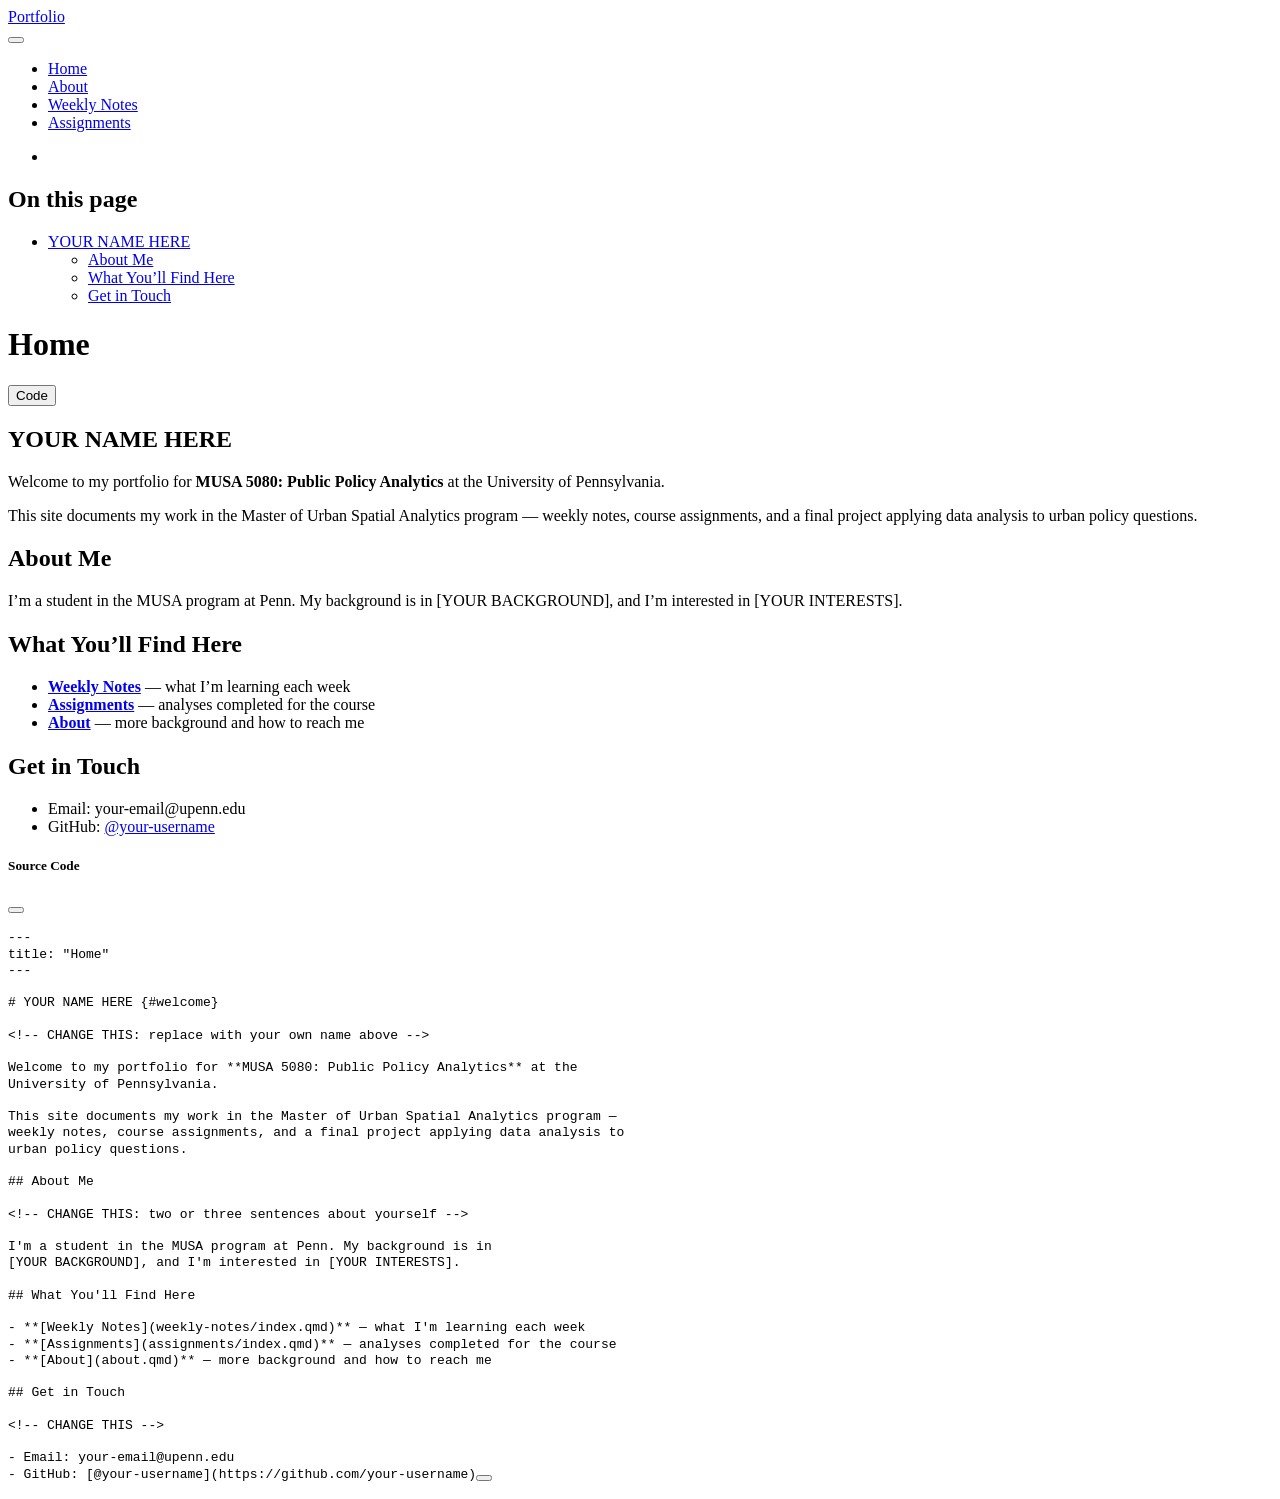
==== docs/index.html @ 0724a93e "Initial commit" ====
<!DOCTYPE html>
<html xmlns="http://www.w3.org/1999/xhtml" lang="en" xml:lang="en"><head>

<meta charset="utf-8">
<meta name="generator" content="quarto-1.6.42">

<meta name="viewport" content="width=device-width, initial-scale=1.0, user-scalable=yes">


<title>Home – YOUR NAME HERE - MUSA 5080 Portfolio</title>
<style>
code{white-space: pre-wrap;}
span.smallcaps{font-variant: small-caps;}
div.columns{display: flex; gap: min(4vw, 1.5em);}
div.column{flex: auto; overflow-x: auto;}
div.hanging-indent{margin-left: 1.5em; text-indent: -1.5em;}
ul.task-list{list-style: none;}
ul.task-list li input[type="checkbox"] {
  width: 0.8em;
  margin: 0 0.8em 0.2em -1em; /* quarto-specific, see https://github.com/quarto-dev/quarto-cli/issues/4556 */ 
  vertical-align: middle;
}
/* CSS for syntax highlighting */
pre > code.sourceCode { white-space: pre; position: relative; }
pre > code.sourceCode > span { line-height: 1.25; }
pre > code.sourceCode > span:empty { height: 1.2em; }
.sourceCode { overflow: visible; }
code.sourceCode > span { color: inherit; text-decoration: inherit; }
div.sourceCode { margin: 1em 0; }
pre.sourceCode { margin: 0; }
@media screen {
div.sourceCode { overflow: auto; }
}
@media print {
pre > code.sourceCode { white-space: pre-wrap; }
pre > code.sourceCode > span { display: inline-block; text-indent: -5em; padding-left: 5em; }
}
pre.numberSource code
  { counter-reset: source-line 0; }
pre.numberSource code > span
  { position: relative; left: -4em; counter-increment: source-line; }
pre.numberSource code > span > a:first-child::before
  { content: counter(source-line);
    position: relative; left: -1em; text-align: right; vertical-align: baseline;
    border: none; display: inline-block;
    -webkit-touch-callout: none; -webkit-user-select: none;
    -khtml-user-select: none; -moz-user-select: none;
    -ms-user-select: none; user-select: none;
    padding: 0 4px; width: 4em;
  }
pre.numberSource { margin-left: 3em;  padding-left: 4px; }
div.sourceCode
  {   }
@media screen {
pre > code.sourceCode > span > a:first-child::before { text-decoration: underline; }
}
</style>


<script src="site_libs/quarto-nav/quarto-nav.js"></script>
<script src="site_libs/quarto-nav/headroom.min.js"></script>
<script src="site_libs/clipboard/clipboard.min.js"></script>
<script src="site_libs/quarto-search/autocomplete.umd.js"></script>
<script src="site_libs/quarto-search/fuse.min.js"></script>
<script src="site_libs/quarto-search/quarto-search.js"></script>
<meta name="quarto:offset" content="./">
<script src="site_libs/quarto-html/quarto.js"></script>
<script src="site_libs/quarto-html/popper.min.js"></script>
<script src="site_libs/quarto-html/tippy.umd.min.js"></script>
<script src="site_libs/quarto-html/anchor.min.js"></script>
<link href="site_libs/quarto-html/tippy.css" rel="stylesheet">
<link href="site_libs/quarto-html/quarto-syntax-highlighting-2f5df379a58b258e96c21c0638c20c03.css" rel="stylesheet" id="quarto-text-highlighting-styles">
<script src="site_libs/bootstrap/bootstrap.min.js"></script>
<link href="site_libs/bootstrap/bootstrap-icons.css" rel="stylesheet">
<link href="site_libs/bootstrap/bootstrap-6bd9cfa162949bde0a231f530c97869d.min.css" rel="stylesheet" append-hash="true" id="quarto-bootstrap" data-mode="light">
<script id="quarto-search-options" type="application/json">{
  "location": "navbar",
  "copy-button": false,
  "collapse-after": 3,
  "panel-placement": "end",
  "type": "overlay",
  "limit": 50,
  "keyboard-shortcut": [
    "f",
    "/",
    "s"
  ],
  "show-item-context": false,
  "language": {
    "search-no-results-text": "No results",
    "search-matching-documents-text": "matching documents",
    "search-copy-link-title": "Copy link to search",
    "search-hide-matches-text": "Hide additional matches",
    "search-more-match-text": "more match in this document",
    "search-more-matches-text": "more matches in this document",
    "search-clear-button-title": "Clear",
    "search-text-placeholder": "",
    "search-detached-cancel-button-title": "Cancel",
    "search-submit-button-title": "Submit",
    "search-label": "Search"
  }
}</script>


</head>

<body class="nav-fixed">

<div id="quarto-search-results"></div>
  <header id="quarto-header" class="headroom fixed-top">
    <nav class="navbar navbar-expand-lg " data-bs-theme="dark">
      <div class="navbar-container container-fluid">
      <div class="navbar-brand-container mx-auto">
    <a class="navbar-brand" href="./index.html">
    <span class="navbar-title">Portfolio</span>
    </a>
  </div>
            <div id="quarto-search" class="" title="Search"></div>
          <button class="navbar-toggler" type="button" data-bs-toggle="collapse" data-bs-target="#navbarCollapse" aria-controls="navbarCollapse" role="menu" aria-expanded="false" aria-label="Toggle navigation" onclick="if (window.quartoToggleHeadroom) { window.quartoToggleHeadroom(); }">
  <span class="navbar-toggler-icon"></span>
</button>
          <div class="collapse navbar-collapse" id="navbarCollapse">
            <ul class="navbar-nav navbar-nav-scroll me-auto">
  <li class="nav-item">
    <a class="nav-link active" href="./index.html" aria-current="page"> 
<span class="menu-text">Home</span></a>
  </li>  
  <li class="nav-item">
    <a class="nav-link" href="./about.html"> 
<span class="menu-text">About</span></a>
  </li>  
  <li class="nav-item">
    <a class="nav-link" href="./weekly-notes/index.html"> 
<span class="menu-text">Weekly Notes</span></a>
  </li>  
  <li class="nav-item">
    <a class="nav-link" href="./assignments/index.html"> 
<span class="menu-text">Assignments</span></a>
  </li>  
</ul>
            <ul class="navbar-nav navbar-nav-scroll ms-auto">
  <li class="nav-item compact">
    <a class="nav-link" href="https://github.com/YOUR-USERNAME-HERE/MUSA-5080-portfolio"> <i class="bi bi-github" role="img">
</i> 
<span class="menu-text"></span></a>
  </li>  
</ul>
          </div> <!-- /navcollapse -->
            <div class="quarto-navbar-tools">
</div>
      </div> <!-- /container-fluid -->
    </nav>
</header>
<!-- content -->
<div id="quarto-content" class="quarto-container page-columns page-rows-contents page-layout-article page-navbar">
<!-- sidebar -->
<!-- margin-sidebar -->
    <div id="quarto-margin-sidebar" class="sidebar margin-sidebar">
        <nav id="TOC" role="doc-toc" class="toc-active">
    <h2 id="toc-title">On this page</h2>
   
  <ul>
  <li><a href="#welcome" id="toc-welcome" class="nav-link active" data-scroll-target="#welcome">YOUR NAME HERE</a>
  <ul class="collapse">
  <li><a href="#about-me" id="toc-about-me" class="nav-link" data-scroll-target="#about-me">About Me</a></li>
  <li><a href="#what-youll-find-here" id="toc-what-youll-find-here" class="nav-link" data-scroll-target="#what-youll-find-here">What You’ll Find Here</a></li>
  <li><a href="#get-in-touch" id="toc-get-in-touch" class="nav-link" data-scroll-target="#get-in-touch">Get in Touch</a></li>
  </ul></li>
  </ul>
</nav>
    </div>
<!-- main -->
<main class="content" id="quarto-document-content">

<header id="title-block-header" class="quarto-title-block default">
<div class="quarto-title">
<div class="quarto-title-block"><div><h1 class="title">Home</h1><button type="button" class="btn code-tools-button" id="quarto-code-tools-source"><i class="bi"></i> Code</button></div></div>
</div>



<div class="quarto-title-meta">

    
  
    
  </div>
  


</header>


<section id="welcome" class="level1">
<h1>YOUR NAME HERE</h1>
<!-- CHANGE THIS: replace with your own name above -->
<p>Welcome to my portfolio for <strong>MUSA 5080: Public Policy Analytics</strong> at the University of Pennsylvania.</p>
<p>This site documents my work in the Master of Urban Spatial Analytics program — weekly notes, course assignments, and a final project applying data analysis to urban policy questions.</p>
<section id="about-me" class="level2">
<h2 class="anchored" data-anchor-id="about-me">About Me</h2>
<!-- CHANGE THIS: two or three sentences about yourself -->
<p>I’m a student in the MUSA program at Penn. My background is in [YOUR BACKGROUND], and I’m interested in [YOUR INTERESTS].</p>
</section>
<section id="what-youll-find-here" class="level2">
<h2 class="anchored" data-anchor-id="what-youll-find-here">What You’ll Find Here</h2>
<ul>
<li><strong><a href="./weekly-notes/index.html">Weekly Notes</a></strong> — what I’m learning each week</li>
<li><strong><a href="./assignments/index.html">Assignments</a></strong> — analyses completed for the course</li>
<li><strong><a href="./about.html">About</a></strong> — more background and how to reach me</li>
</ul>
</section>
<section id="get-in-touch" class="level2">
<h2 class="anchored" data-anchor-id="get-in-touch">Get in Touch</h2>
<!-- CHANGE THIS -->
<ul>
<li>Email: your-email@upenn.edu</li>
<li>GitHub: <a href="https://github.com/your-username"><span class="citation" data-cites="your-username">@your-username</span></a></li>
</ul>


<!-- -->

</section>
</section>

</main> <!-- /main -->
<script id="quarto-html-after-body" type="application/javascript">
window.document.addEventListener("DOMContentLoaded", function (event) {
  const toggleBodyColorMode = (bsSheetEl) => {
    const mode = bsSheetEl.getAttribute("data-mode");
    const bodyEl = window.document.querySelector("body");
    if (mode === "dark") {
      bodyEl.classList.add("quarto-dark");
      bodyEl.classList.remove("quarto-light");
    } else {
      bodyEl.classList.add("quarto-light");
      bodyEl.classList.remove("quarto-dark");
    }
  }
  const toggleBodyColorPrimary = () => {
    const bsSheetEl = window.document.querySelector("link#quarto-bootstrap");
    if (bsSheetEl) {
      toggleBodyColorMode(bsSheetEl);
    }
  }
  toggleBodyColorPrimary();  
  const icon = "";
  const anchorJS = new window.AnchorJS();
  anchorJS.options = {
    placement: 'right',
    icon: icon
  };
  anchorJS.add('.anchored');
  const isCodeAnnotation = (el) => {
    for (const clz of el.classList) {
      if (clz.startsWith('code-annotation-')) {                     
        return true;
      }
    }
    return false;
  }
  const onCopySuccess = function(e) {
    // button target
    const button = e.trigger;
    // don't keep focus
    button.blur();
    // flash "checked"
    button.classList.add('code-copy-button-checked');
    var currentTitle = button.getAttribute("title");
    button.setAttribute("title", "Copied!");
    let tooltip;
    if (window.bootstrap) {
      button.setAttribute("data-bs-toggle", "tooltip");
      button.setAttribute("data-bs-placement", "left");
      button.setAttribute("data-bs-title", "Copied!");
      tooltip = new bootstrap.Tooltip(button, 
        { trigger: "manual", 
          customClass: "code-copy-button-tooltip",
          offset: [0, -8]});
      tooltip.show();    
    }
    setTimeout(function() {
      if (tooltip) {
        tooltip.hide();
        button.removeAttribute("data-bs-title");
        button.removeAttribute("data-bs-toggle");
        button.removeAttribute("data-bs-placement");
      }
      button.setAttribute("title", currentTitle);
      button.classList.remove('code-copy-button-checked');
    }, 1000);
    // clear code selection
    e.clearSelection();
  }
  const getTextToCopy = function(trigger) {
      const codeEl = trigger.previousElementSibling.cloneNode(true);
      for (const childEl of codeEl.children) {
        if (isCodeAnnotation(childEl)) {
          childEl.remove();
        }
      }
      return codeEl.innerText;
  }
  const clipboard = new window.ClipboardJS('.code-copy-button:not([data-in-quarto-modal])', {
    text: getTextToCopy
  });
  clipboard.on('success', onCopySuccess);
  if (window.document.getElementById('quarto-embedded-source-code-modal')) {
    const clipboardModal = new window.ClipboardJS('.code-copy-button[data-in-quarto-modal]', {
      text: getTextToCopy,
      container: window.document.getElementById('quarto-embedded-source-code-modal')
    });
    clipboardModal.on('success', onCopySuccess);
  }
  const viewSource = window.document.getElementById('quarto-view-source') ||
                     window.document.getElementById('quarto-code-tools-source');
  if (viewSource) {
    const sourceUrl = viewSource.getAttribute("data-quarto-source-url");
    viewSource.addEventListener("click", function(e) {
      if (sourceUrl) {
        // rstudio viewer pane
        if (/\bcapabilities=\b/.test(window.location)) {
          window.open(sourceUrl);
        } else {
          window.location.href = sourceUrl;
        }
      } else {
        const modal = new bootstrap.Modal(document.getElementById('quarto-embedded-source-code-modal'));
        modal.show();
      }
      return false;
    });
  }
  function toggleCodeHandler(show) {
    return function(e) {
      const detailsSrc = window.document.querySelectorAll(".cell > details > .sourceCode");
      for (let i=0; i<detailsSrc.length; i++) {
        const details = detailsSrc[i].parentElement;
        if (show) {
          details.open = true;
        } else {
          details.removeAttribute("open");
        }
      }
      const cellCodeDivs = window.document.querySelectorAll(".cell > .sourceCode");
      const fromCls = show ? "hidden" : "unhidden";
      const toCls = show ? "unhidden" : "hidden";
      for (let i=0; i<cellCodeDivs.length; i++) {
        const codeDiv = cellCodeDivs[i];
        if (codeDiv.classList.contains(fromCls)) {
          codeDiv.classList.remove(fromCls);
          codeDiv.classList.add(toCls);
        } 
      }
      return false;
    }
  }
  const hideAllCode = window.document.getElementById("quarto-hide-all-code");
  if (hideAllCode) {
    hideAllCode.addEventListener("click", toggleCodeHandler(false));
  }
  const showAllCode = window.document.getElementById("quarto-show-all-code");
  if (showAllCode) {
    showAllCode.addEventListener("click", toggleCodeHandler(true));
  }
    var localhostRegex = new RegExp(/^(?:http|https):\/\/localhost\:?[0-9]*\//);
    var mailtoRegex = new RegExp(/^mailto:/);
      var filterRegex = new RegExp('/' + window.location.host + '/');
    var isInternal = (href) => {
        return filterRegex.test(href) || localhostRegex.test(href) || mailtoRegex.test(href);
    }
    // Inspect non-navigation links and adorn them if external
 	var links = window.document.querySelectorAll('a[href]:not(.nav-link):not(.navbar-brand):not(.toc-action):not(.sidebar-link):not(.sidebar-item-toggle):not(.pagination-link):not(.no-external):not([aria-hidden]):not(.dropdown-item):not(.quarto-navigation-tool):not(.about-link)');
    for (var i=0; i<links.length; i++) {
      const link = links[i];
      if (!isInternal(link.href)) {
        // undo the damage that might have been done by quarto-nav.js in the case of
        // links that we want to consider external
        if (link.dataset.originalHref !== undefined) {
          link.href = link.dataset.originalHref;
        }
      }
    }
  function tippyHover(el, contentFn, onTriggerFn, onUntriggerFn) {
    const config = {
      allowHTML: true,
      maxWidth: 500,
      delay: 100,
      arrow: false,
      appendTo: function(el) {
          return el.parentElement;
      },
      interactive: true,
      interactiveBorder: 10,
      theme: 'quarto',
      placement: 'bottom-start',
    };
    if (contentFn) {
      config.content = contentFn;
    }
    if (onTriggerFn) {
      config.onTrigger = onTriggerFn;
    }
    if (onUntriggerFn) {
      config.onUntrigger = onUntriggerFn;
    }
    window.tippy(el, config); 
  }
  const noterefs = window.document.querySelectorAll('a[role="doc-noteref"]');
  for (var i=0; i<noterefs.length; i++) {
    const ref = noterefs[i];
    tippyHover(ref, function() {
      // use id or data attribute instead here
      let href = ref.getAttribute('data-footnote-href') || ref.getAttribute('href');
      try { href = new URL(href).hash; } catch {}
      const id = href.replace(/^#\/?/, "");
      const note = window.document.getElementById(id);
      if (note) {
        return note.innerHTML;
      } else {
        return "";
      }
    });
  }
  const xrefs = window.document.querySelectorAll('a.quarto-xref');
  const processXRef = (id, note) => {
    // Strip column container classes
    const stripColumnClz = (el) => {
      el.classList.remove("page-full", "page-columns");
      if (el.children) {
        for (const child of el.children) {
          stripColumnClz(child);
        }
      }
    }
    stripColumnClz(note)
    if (id === null || id.startsWith('sec-')) {
      // Special case sections, only their first couple elements
      const container = document.createElement("div");
      if (note.children && note.children.length > 2) {
        container.appendChild(note.children[0].cloneNode(true));
        for (let i = 1; i < note.children.length; i++) {
          const child = note.children[i];
          if (child.tagName === "P" && child.innerText === "") {
            continue;
          } else {
            container.appendChild(child.cloneNode(true));
            break;
          }
        }
        if (window.Quarto?.typesetMath) {
          window.Quarto.typesetMath(container);
        }
        return container.innerHTML
      } else {
        if (window.Quarto?.typesetMath) {
          window.Quarto.typesetMath(note);
        }
        return note.innerHTML;
      }
    } else {
      // Remove any anchor links if they are present
      const anchorLink = note.querySelector('a.anchorjs-link');
      if (anchorLink) {
        anchorLink.remove();
      }
      if (window.Quarto?.typesetMath) {
        window.Quarto.typesetMath(note);
      }
      if (note.classList.contains("callout")) {
        return note.outerHTML;
      } else {
        return note.innerHTML;
      }
    }
  }
  for (var i=0; i<xrefs.length; i++) {
    const xref = xrefs[i];
    tippyHover(xref, undefined, function(instance) {
      instance.disable();
      let url = xref.getAttribute('href');
      let hash = undefined; 
      if (url.startsWith('#')) {
        hash = url;
      } else {
        try { hash = new URL(url).hash; } catch {}
      }
      if (hash) {
        const id = hash.replace(/^#\/?/, "");
        const note = window.document.getElementById(id);
        if (note !== null) {
          try {
            const html = processXRef(id, note.cloneNode(true));
            instance.setContent(html);
          } finally {
            instance.enable();
            instance.show();
          }
        } else {
          // See if we can fetch this
          fetch(url.split('#')[0])
          .then(res => res.text())
          .then(html => {
            const parser = new DOMParser();
            const htmlDoc = parser.parseFromString(html, "text/html");
            const note = htmlDoc.getElementById(id);
            if (note !== null) {
              const html = processXRef(id, note);
              instance.setContent(html);
            } 
          }).finally(() => {
            instance.enable();
            instance.show();
          });
        }
      } else {
        // See if we can fetch a full url (with no hash to target)
        // This is a special case and we should probably do some content thinning / targeting
        fetch(url)
        .then(res => res.text())
        .then(html => {
          const parser = new DOMParser();
          const htmlDoc = parser.parseFromString(html, "text/html");
          const note = htmlDoc.querySelector('main.content');
          if (note !== null) {
            // This should only happen for chapter cross references
            // (since there is no id in the URL)
            // remove the first header
            if (note.children.length > 0 && note.children[0].tagName === "HEADER") {
              note.children[0].remove();
            }
            const html = processXRef(null, note);
            instance.setContent(html);
          } 
        }).finally(() => {
          instance.enable();
          instance.show();
        });
      }
    }, function(instance) {
    });
  }
      let selectedAnnoteEl;
      const selectorForAnnotation = ( cell, annotation) => {
        let cellAttr = 'data-code-cell="' + cell + '"';
        let lineAttr = 'data-code-annotation="' +  annotation + '"';
        const selector = 'span[' + cellAttr + '][' + lineAttr + ']';
        return selector;
      }
      const selectCodeLines = (annoteEl) => {
        const doc = window.document;
        const targetCell = annoteEl.getAttribute("data-target-cell");
        const targetAnnotation = annoteEl.getAttribute("data-target-annotation");
        const annoteSpan = window.document.querySelector(selectorForAnnotation(targetCell, targetAnnotation));
        const lines = annoteSpan.getAttribute("data-code-lines").split(",");
        const lineIds = lines.map((line) => {
          return targetCell + "-" + line;
        })
        let top = null;
        let height = null;
        let parent = null;
        if (lineIds.length > 0) {
            //compute the position of the single el (top and bottom and make a div)
            const el = window.document.getElementById(lineIds[0]);
            top = el.offsetTop;
            height = el.offsetHeight;
            parent = el.parentElement.parentElement;
          if (lineIds.length > 1) {
            const lastEl = window.document.getElementById(lineIds[lineIds.length - 1]);
            const bottom = lastEl.offsetTop + lastEl.offsetHeight;
            height = bottom - top;
          }
          if (top !== null && height !== null && parent !== null) {
            // cook up a div (if necessary) and position it 
            let div = window.document.getElementById("code-annotation-line-highlight");
            if (div === null) {
              div = window.document.createElement("div");
              div.setAttribute("id", "code-annotation-line-highlight");
              div.style.position = 'absolute';
              parent.appendChild(div);
            }
            div.style.top = top - 2 + "px";
            div.style.height = height + 4 + "px";
            div.style.left = 0;
            let gutterDiv = window.document.getElementById("code-annotation-line-highlight-gutter");
            if (gutterDiv === null) {
              gutterDiv = window.document.createElement("div");
              gutterDiv.setAttribute("id", "code-annotation-line-highlight-gutter");
              gutterDiv.style.position = 'absolute';
              const codeCell = window.document.getElementById(targetCell);
              const gutter = codeCell.querySelector('.code-annotation-gutter');
              gutter.appendChild(gutterDiv);
            }
            gutterDiv.style.top = top - 2 + "px";
            gutterDiv.style.height = height + 4 + "px";
          }
          selectedAnnoteEl = annoteEl;
        }
      };
      const unselectCodeLines = () => {
        const elementsIds = ["code-annotation-line-highlight", "code-annotation-line-highlight-gutter"];
        elementsIds.forEach((elId) => {
          const div = window.document.getElementById(elId);
          if (div) {
            div.remove();
          }
        });
        selectedAnnoteEl = undefined;
      };
        // Handle positioning of the toggle
    window.addEventListener(
      "resize",
      throttle(() => {
        elRect = undefined;
        if (selectedAnnoteEl) {
          selectCodeLines(selectedAnnoteEl);
        }
      }, 10)
    );
    function throttle(fn, ms) {
    let throttle = false;
    let timer;
      return (...args) => {
        if(!throttle) { // first call gets through
            fn.apply(this, args);
            throttle = true;
        } else { // all the others get throttled
            if(timer) clearTimeout(timer); // cancel #2
            timer = setTimeout(() => {
              fn.apply(this, args);
              timer = throttle = false;
            }, ms);
        }
      };
    }
      // Attach click handler to the DT
      const annoteDls = window.document.querySelectorAll('dt[data-target-cell]');
      for (const annoteDlNode of annoteDls) {
        annoteDlNode.addEventListener('click', (event) => {
          const clickedEl = event.target;
          if (clickedEl !== selectedAnnoteEl) {
            unselectCodeLines();
            const activeEl = window.document.querySelector('dt[data-target-cell].code-annotation-active');
            if (activeEl) {
              activeEl.classList.remove('code-annotation-active');
            }
            selectCodeLines(clickedEl);
            clickedEl.classList.add('code-annotation-active');
          } else {
            // Unselect the line
            unselectCodeLines();
            clickedEl.classList.remove('code-annotation-active');
          }
        });
      }
  const findCites = (el) => {
    const parentEl = el.parentElement;
    if (parentEl) {
      const cites = parentEl.dataset.cites;
      if (cites) {
        return {
          el,
          cites: cites.split(' ')
        };
      } else {
        return findCites(el.parentElement)
      }
    } else {
      return undefined;
    }
  };
  var bibliorefs = window.document.querySelectorAll('a[role="doc-biblioref"]');
  for (var i=0; i<bibliorefs.length; i++) {
    const ref = bibliorefs[i];
    const citeInfo = findCites(ref);
    if (citeInfo) {
      tippyHover(citeInfo.el, function() {
        var popup = window.document.createElement('div');
        citeInfo.cites.forEach(function(cite) {
          var citeDiv = window.document.createElement('div');
          citeDiv.classList.add('hanging-indent');
          citeDiv.classList.add('csl-entry');
          var biblioDiv = window.document.getElementById('ref-' + cite);
          if (biblioDiv) {
            citeDiv.innerHTML = biblioDiv.innerHTML;
          }
          popup.appendChild(citeDiv);
        });
        return popup.innerHTML;
      });
    }
  }
});
</script><div class="modal fade" id="quarto-embedded-source-code-modal" tabindex="-1" aria-labelledby="quarto-embedded-source-code-modal-label" aria-hidden="true"><div class="modal-dialog modal-dialog-scrollable"><div class="modal-content"><div class="modal-header"><h5 class="modal-title" id="quarto-embedded-source-code-modal-label">Source Code</h5><button class="btn-close" data-bs-dismiss="modal"></button></div><div class="modal-body"><div class="">
<div class="sourceCode" id="cb1" data-shortcodes="false"><pre class="sourceCode markdown code-with-copy"><code class="sourceCode markdown"><span id="cb1-1"><a href="#cb1-1" aria-hidden="true" tabindex="-1"></a><span class="co">---</span></span>
<span id="cb1-2"><a href="#cb1-2" aria-hidden="true" tabindex="-1"></a><span class="an">title:</span><span class="co"> "Home"</span></span>
<span id="cb1-3"><a href="#cb1-3" aria-hidden="true" tabindex="-1"></a><span class="co">---</span></span>
<span id="cb1-4"><a href="#cb1-4" aria-hidden="true" tabindex="-1"></a></span>
<span id="cb1-5"><a href="#cb1-5" aria-hidden="true" tabindex="-1"></a><span class="fu"># YOUR NAME HERE {#welcome}</span></span>
<span id="cb1-6"><a href="#cb1-6" aria-hidden="true" tabindex="-1"></a></span>
<span id="cb1-7"><a href="#cb1-7" aria-hidden="true" tabindex="-1"></a><span class="co">&lt;!-- CHANGE THIS: replace with your own name above --&gt;</span></span>
<span id="cb1-8"><a href="#cb1-8" aria-hidden="true" tabindex="-1"></a></span>
<span id="cb1-9"><a href="#cb1-9" aria-hidden="true" tabindex="-1"></a>Welcome to my portfolio for **MUSA 5080: Public Policy Analytics** at the</span>
<span id="cb1-10"><a href="#cb1-10" aria-hidden="true" tabindex="-1"></a>University of Pennsylvania.</span>
<span id="cb1-11"><a href="#cb1-11" aria-hidden="true" tabindex="-1"></a></span>
<span id="cb1-12"><a href="#cb1-12" aria-hidden="true" tabindex="-1"></a>This site documents my work in the Master of Urban Spatial Analytics program —</span>
<span id="cb1-13"><a href="#cb1-13" aria-hidden="true" tabindex="-1"></a>weekly notes, course assignments, and a final project applying data analysis to</span>
<span id="cb1-14"><a href="#cb1-14" aria-hidden="true" tabindex="-1"></a>urban policy questions.</span>
<span id="cb1-15"><a href="#cb1-15" aria-hidden="true" tabindex="-1"></a></span>
<span id="cb1-16"><a href="#cb1-16" aria-hidden="true" tabindex="-1"></a><span class="fu">## About Me</span></span>
<span id="cb1-17"><a href="#cb1-17" aria-hidden="true" tabindex="-1"></a></span>
<span id="cb1-18"><a href="#cb1-18" aria-hidden="true" tabindex="-1"></a><span class="co">&lt;!-- CHANGE THIS: two or three sentences about yourself --&gt;</span></span>
<span id="cb1-19"><a href="#cb1-19" aria-hidden="true" tabindex="-1"></a></span>
<span id="cb1-20"><a href="#cb1-20" aria-hidden="true" tabindex="-1"></a>I'm a student in the MUSA program at Penn. My background is in</span>
<span id="cb1-21"><a href="#cb1-21" aria-hidden="true" tabindex="-1"></a><span class="co">[</span><span class="ot">YOUR BACKGROUND</span><span class="co">]</span>, and I'm interested in <span class="co">[</span><span class="ot">YOUR INTERESTS</span><span class="co">]</span>.</span>
<span id="cb1-22"><a href="#cb1-22" aria-hidden="true" tabindex="-1"></a></span>
<span id="cb1-23"><a href="#cb1-23" aria-hidden="true" tabindex="-1"></a><span class="fu">## What You'll Find Here</span></span>
<span id="cb1-24"><a href="#cb1-24" aria-hidden="true" tabindex="-1"></a></span>
<span id="cb1-25"><a href="#cb1-25" aria-hidden="true" tabindex="-1"></a><span class="ss">- </span>**[Weekly Notes](weekly-notes/index.qmd)** — what I'm learning each week</span>
<span id="cb1-26"><a href="#cb1-26" aria-hidden="true" tabindex="-1"></a><span class="ss">- </span>**[Assignments](assignments/index.qmd)** — analyses completed for the course</span>
<span id="cb1-27"><a href="#cb1-27" aria-hidden="true" tabindex="-1"></a><span class="ss">- </span>**[About](about.qmd)** — more background and how to reach me</span>
<span id="cb1-28"><a href="#cb1-28" aria-hidden="true" tabindex="-1"></a></span>
<span id="cb1-29"><a href="#cb1-29" aria-hidden="true" tabindex="-1"></a><span class="fu">## Get in Touch</span></span>
<span id="cb1-30"><a href="#cb1-30" aria-hidden="true" tabindex="-1"></a></span>
<span id="cb1-31"><a href="#cb1-31" aria-hidden="true" tabindex="-1"></a><span class="co">&lt;!-- CHANGE THIS --&gt;</span></span>
<span id="cb1-32"><a href="#cb1-32" aria-hidden="true" tabindex="-1"></a></span>
<span id="cb1-33"><a href="#cb1-33" aria-hidden="true" tabindex="-1"></a><span class="ss">- </span>Email: your-email@upenn.edu</span>
<span id="cb1-34"><a href="#cb1-34" aria-hidden="true" tabindex="-1"></a><span class="ss">- </span>GitHub: <span class="co">[</span><span class="ot">@your-username</span><span class="co">](https://github.com/your-username)</span></span></code><button title="Copy to Clipboard" class="code-copy-button" data-in-quarto-modal=""><i class="bi"></i></button></pre></div>
</div></div></div></div></div>
</div> <!-- /content -->




</body></html>
---- docs/site_libs/quarto-html/tippy.css ----
.tippy-box[data-animation=fade][data-state=hidden]{opacity:0}[data-tippy-root]{max-width:calc(100vw - 10px)}.tippy-box{position:relative;background-color:#333;color:#fff;border-radius:4px;font-size:14px;line-height:1.4;white-space:normal;outline:0;transition-property:transform,visibility,opacity}.tippy-box[data-placement^=top]>.tippy-arrow{bottom:0}.tippy-box[data-placement^=top]>.tippy-arrow:before{bottom:-7px;left:0;border-width:8px 8px 0;border-top-color:initial;transform-origin:center top}.tippy-box[data-placement^=bottom]>.tippy-arrow{top:0}.tippy-box[data-placement^=bottom]>.tippy-arrow:before{top:-7px;left:0;border-width:0 8px 8px;border-bottom-color:initial;transform-origin:center bottom}.tippy-box[data-placement^=left]>.tippy-arrow{right:0}.tippy-box[data-placement^=left]>.tippy-arrow:before{border-width:8px 0 8px 8px;border-left-color:initial;right:-7px;transform-origin:center left}.tippy-box[data-placement^=right]>.tippy-arrow{left:0}.tippy-box[data-placement^=right]>.tippy-arrow:before{left:-7px;border-width:8px 8px 8px 0;border-right-color:initial;transform-origin:center right}.tippy-box[data-inertia][data-state=visible]{transition-timing-function:cubic-bezier(.54,1.5,.38,1.11)}.tippy-arrow{width:16px;height:16px;color:#333}.tippy-arrow:before{content:"";position:absolute;border-color:transparent;border-style:solid}.tippy-content{position:relative;padding:5px 9px;z-index:1}
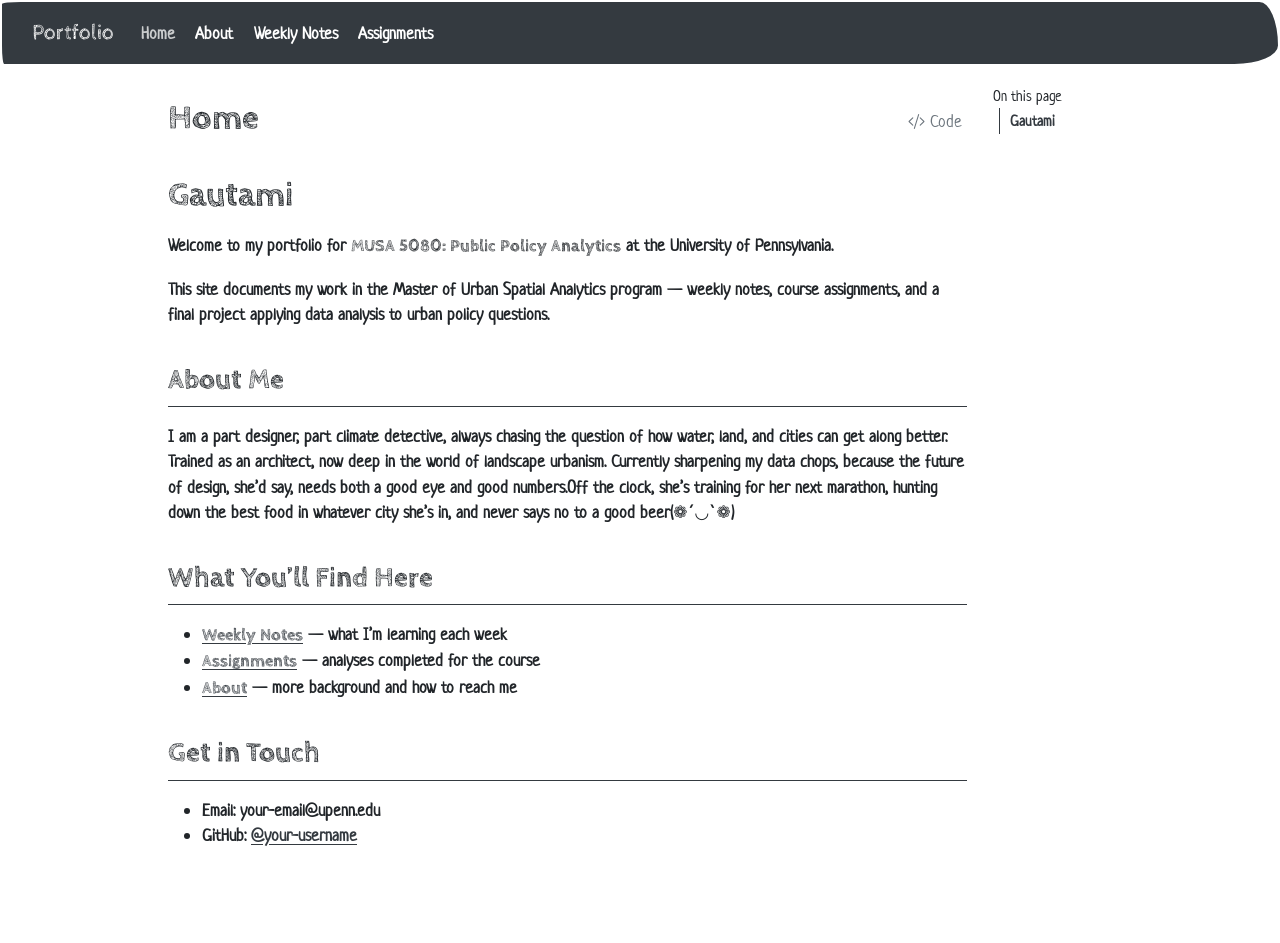
==== commit dc2bf0b3: "Initial edits" ====
--- a/docs/index.html
+++ b/docs/index.html
@@ -2,17 +2,23 @@
 <html xmlns="http://www.w3.org/1999/xhtml" lang="en" xml:lang="en"><head>
 
 <meta charset="utf-8">
-<meta name="generator" content="quarto-1.6.42">
+<meta name="generator" content="quarto-1.10.18">
 
 <meta name="viewport" content="width=device-width, initial-scale=1.0, user-scalable=yes">
 
 
-<title>Home – YOUR NAME HERE - MUSA 5080 Portfolio</title>
+<title>Home – Gautami - MUSA 5080 Portfolio</title>
 <style>
-code{white-space: pre-wrap;}
+/* Default styles provided by pandoc.
+** See https://pandoc.org/MANUAL.html#variables-for-html for config info.
+*/
 span.smallcaps{font-variant: small-caps;}
-div.columns{display: flex; gap: min(4vw, 1.5em);}
-div.column{flex: auto; overflow-x: auto;}
+div.columns{display: flex; gap: 1.5em;}
+div.column{flex: auto;}
+@media screen {
+div.columns{gap: min(4vw, 1.5em);}
+div.column{overflow-x: auto;}
+}
 div.hanging-indent{margin-left: 1.5em; text-indent: -1.5em;}
 ul.task-list{list-style: none;}
 ul.task-list li input[type="checkbox"] {
@@ -21,8 +27,9 @@
   vertical-align: middle;
 }
 /* CSS for syntax highlighting */
+html { -webkit-text-size-adjust: 100%; }
 pre > code.sourceCode { white-space: pre; position: relative; }
-pre > code.sourceCode > span { line-height: 1.25; }
+pre > code.sourceCode > span { display: inline-block; line-height: 1.25; }
 pre > code.sourceCode > span:empty { height: 1.2em; }
 .sourceCode { overflow: visible; }
 code.sourceCode > span { color: inherit; text-decoration: inherit; }
@@ -33,7 +40,7 @@
 }
 @media print {
 pre > code.sourceCode { white-space: pre-wrap; }
-pre > code.sourceCode > span { display: inline-block; text-indent: -5em; padding-left: 5em; }
+pre > code.sourceCode > span { text-indent: -5em; padding-left: 5em; }
 }
 pre.numberSource code
   { counter-reset: source-line 0; }
@@ -64,15 +71,16 @@
 <script src="site_libs/quarto-search/fuse.min.js"></script>
 <script src="site_libs/quarto-search/quarto-search.js"></script>
 <meta name="quarto:offset" content="./">
-<script src="site_libs/quarto-html/quarto.js"></script>
+<script src="site_libs/quarto-html/quarto.js" type="module"></script>
+<script src="site_libs/quarto-html/tabsets/tabsets.js" type="module"></script>
 <script src="site_libs/quarto-html/popper.min.js"></script>
 <script src="site_libs/quarto-html/tippy.umd.min.js"></script>
 <script src="site_libs/quarto-html/anchor.min.js"></script>
 <link href="site_libs/quarto-html/tippy.css" rel="stylesheet">
-<link href="site_libs/quarto-html/quarto-syntax-highlighting-2f5df379a58b258e96c21c0638c20c03.css" rel="stylesheet" id="quarto-text-highlighting-styles">
+<link href="site_libs/quarto-html/quarto-syntax-highlighting-64a204ab8560d761af7679ceaba22944.css" rel="stylesheet" id="quarto-text-highlighting-styles">
 <script src="site_libs/bootstrap/bootstrap.min.js"></script>
 <link href="site_libs/bootstrap/bootstrap-icons.css" rel="stylesheet">
-<link href="site_libs/bootstrap/bootstrap-6bd9cfa162949bde0a231f530c97869d.min.css" rel="stylesheet" append-hash="true" id="quarto-bootstrap" data-mode="light">
+<link href="site_libs/bootstrap/bootstrap-55dcbddef5f0347b5719dc0a9bee9fc4.min.css" rel="stylesheet" append-hash="true" id="quarto-bootstrap" data-mode="light">
 <script id="quarto-search-options" type="application/json">{
   "location": "navbar",
   "copy-button": false,
@@ -104,7 +112,7 @@
 
 </head>
 
-<body class="nav-fixed">
+<body class="nav-fixed quarto-light">
 
 <div id="quarto-search-results"></div>
   <header id="quarto-header" class="headroom fixed-top">
@@ -140,7 +148,7 @@
 </ul>
             <ul class="navbar-nav navbar-nav-scroll ms-auto">
   <li class="nav-item compact">
-    <a class="nav-link" href="https://github.com/YOUR-USERNAME-HERE/MUSA-5080-portfolio"> <i class="bi bi-github" role="img">
+    <a class="nav-link" href="https://github.com/gautamik01/MUSA-5080-portfolio"> <i class="bi bi-github" role="img">
 </i> 
 <span class="menu-text"></span></a>
   </li>  
@@ -160,7 +168,7 @@
     <h2 id="toc-title">On this page</h2>
    
   <ul>
-  <li><a href="#welcome" id="toc-welcome" class="nav-link active" data-scroll-target="#welcome">YOUR NAME HERE</a>
+  <li><a href="#welcome" id="toc-welcome" class="nav-link active" data-scroll-target="#welcome">Gautami</a>
   <ul class="collapse">
   <li><a href="#about-me" id="toc-about-me" class="nav-link" data-scroll-target="#about-me">About Me</a></li>
   <li><a href="#what-youll-find-here" id="toc-what-youll-find-here" class="nav-link" data-scroll-target="#what-youll-find-here">What You’ll Find Here</a></li>
@@ -192,14 +200,14 @@
 
 
 <section id="welcome" class="level1">
-<h1>YOUR NAME HERE</h1>
+<h1>Gautami</h1>
 <!-- CHANGE THIS: replace with your own name above -->
 <p>Welcome to my portfolio for <strong>MUSA 5080: Public Policy Analytics</strong> at the University of Pennsylvania.</p>
 <p>This site documents my work in the Master of Urban Spatial Analytics program — weekly notes, course assignments, and a final project applying data analysis to urban policy questions.</p>
 <section id="about-me" class="level2">
 <h2 class="anchored" data-anchor-id="about-me">About Me</h2>
 <!-- CHANGE THIS: two or three sentences about yourself -->
-<p>I’m a student in the MUSA program at Penn. My background is in [YOUR BACKGROUND], and I’m interested in [YOUR INTERESTS].</p>
+<p>I am a part designer, part climate detective, always chasing the question of how water, land, and cities can get along better. Trained as an architect, now deep in the world of landscape urbanism. Currently sharpening my data chops, because the future of design, she’d say, needs both a good eye and good numbers.Off the clock, she’s training for her next marathon, hunting down the best food in whatever city she’s in, and never says no to a good beer(❁´◡`❁)</p>
 </section>
 <section id="what-youll-find-here" class="level2">
 <h2 class="anchored" data-anchor-id="what-youll-find-here">What You’ll Find Here</h2>
@@ -225,287 +233,294 @@
 
 </main> <!-- /main -->
 <script id="quarto-html-after-body" type="application/javascript">
-window.document.addEventListener("DOMContentLoaded", function (event) {
-  const toggleBodyColorMode = (bsSheetEl) => {
-    const mode = bsSheetEl.getAttribute("data-mode");
-    const bodyEl = window.document.querySelector("body");
-    if (mode === "dark") {
-      bodyEl.classList.add("quarto-dark");
-      bodyEl.classList.remove("quarto-light");
-    } else {
-      bodyEl.classList.add("quarto-light");
-      bodyEl.classList.remove("quarto-dark");
-    }
-  }
-  const toggleBodyColorPrimary = () => {
-    const bsSheetEl = window.document.querySelector("link#quarto-bootstrap");
-    if (bsSheetEl) {
-      toggleBodyColorMode(bsSheetEl);
-    }
-  }
-  toggleBodyColorPrimary();  
-  const icon = "";
-  const anchorJS = new window.AnchorJS();
-  anchorJS.options = {
-    placement: 'right',
-    icon: icon
-  };
-  anchorJS.add('.anchored');
-  const isCodeAnnotation = (el) => {
-    for (const clz of el.classList) {
-      if (clz.startsWith('code-annotation-')) {                     
-        return true;
-      }
-    }
-    return false;
-  }
-  const onCopySuccess = function(e) {
-    // button target
-    const button = e.trigger;
-    // don't keep focus
-    button.blur();
-    // flash "checked"
-    button.classList.add('code-copy-button-checked');
-    var currentTitle = button.getAttribute("title");
-    button.setAttribute("title", "Copied!");
-    let tooltip;
-    if (window.bootstrap) {
-      button.setAttribute("data-bs-toggle", "tooltip");
-      button.setAttribute("data-bs-placement", "left");
-      button.setAttribute("data-bs-title", "Copied!");
-      tooltip = new bootstrap.Tooltip(button, 
-        { trigger: "manual", 
-          customClass: "code-copy-button-tooltip",
-          offset: [0, -8]});
-      tooltip.show();    
-    }
-    setTimeout(function() {
-      if (tooltip) {
-        tooltip.hide();
-        button.removeAttribute("data-bs-title");
-        button.removeAttribute("data-bs-toggle");
-        button.removeAttribute("data-bs-placement");
-      }
-      button.setAttribute("title", currentTitle);
-      button.classList.remove('code-copy-button-checked');
-    }, 1000);
-    // clear code selection
-    e.clearSelection();
-  }
-  const getTextToCopy = function(trigger) {
-      const codeEl = trigger.previousElementSibling.cloneNode(true);
+  window.document.addEventListener("DOMContentLoaded", function (event) {
+    const icon = "";
+    const anchorJS = new window.AnchorJS();
+    anchorJS.options = {
+      placement: 'right',
+      icon: icon
+    };
+    anchorJS.add('.anchored');
+    const isCodeAnnotation = (el) => {
+      for (const clz of el.classList) {
+        if (clz.startsWith('code-annotation-')) {                     
+          return true;
+        }
+      }
+      return false;
+    }
+    const onCopySuccess = function(e) {
+      // button target
+      const button = e.trigger;
+      // don't keep focus
+      button.blur();
+      // flash "checked"
+      button.classList.add('code-copy-button-checked');
+      var currentTitle = button.getAttribute("title");
+      button.setAttribute("title", "Copied!");
+      let tooltip;
+      if (window.bootstrap) {
+        button.setAttribute("data-bs-toggle", "tooltip");
+        button.setAttribute("data-bs-placement", "left");
+        button.setAttribute("data-bs-title", "Copied!");
+        tooltip = new bootstrap.Tooltip(button, 
+          { trigger: "manual", 
+            customClass: "code-copy-button-tooltip",
+            offset: [0, -8]});
+        tooltip.show();    
+      }
+      setTimeout(function() {
+        if (tooltip) {
+          tooltip.hide();
+          button.removeAttribute("data-bs-title");
+          button.removeAttribute("data-bs-toggle");
+          button.removeAttribute("data-bs-placement");
+        }
+        button.setAttribute("title", currentTitle);
+        button.classList.remove('code-copy-button-checked');
+      }, 1000);
+      // clear code selection
+      e.clearSelection();
+    }
+    const getTextToCopy = function(trigger) {
+      const outerScaffold = trigger.parentElement.cloneNode(true);
+      const codeEl = outerScaffold.querySelector('code');
       for (const childEl of codeEl.children) {
         if (isCodeAnnotation(childEl)) {
           childEl.remove();
         }
       }
       return codeEl.innerText;
-  }
-  const clipboard = new window.ClipboardJS('.code-copy-button:not([data-in-quarto-modal])', {
-    text: getTextToCopy
-  });
-  clipboard.on('success', onCopySuccess);
-  if (window.document.getElementById('quarto-embedded-source-code-modal')) {
-    const clipboardModal = new window.ClipboardJS('.code-copy-button[data-in-quarto-modal]', {
-      text: getTextToCopy,
-      container: window.document.getElementById('quarto-embedded-source-code-modal')
+    }
+    const clipboard = new window.ClipboardJS('.code-copy-button:not([data-in-quarto-modal])', {
+      text: getTextToCopy
     });
-    clipboardModal.on('success', onCopySuccess);
-  }
-  const viewSource = window.document.getElementById('quarto-view-source') ||
-                     window.document.getElementById('quarto-code-tools-source');
-  if (viewSource) {
-    const sourceUrl = viewSource.getAttribute("data-quarto-source-url");
-    viewSource.addEventListener("click", function(e) {
-      if (sourceUrl) {
-        // rstudio viewer pane
-        if (/\bcapabilities=\b/.test(window.location)) {
-          window.open(sourceUrl);
+    clipboard.on('success', onCopySuccess);
+    if (window.document.getElementById('quarto-embedded-source-code-modal')) {
+      const clipboardModal = new window.ClipboardJS('.code-copy-button[data-in-quarto-modal]', {
+        text: getTextToCopy,
+        container: window.document.getElementById('quarto-embedded-source-code-modal')
+      });
+      clipboardModal.on('success', onCopySuccess);
+    }
+    const viewSource = window.document.getElementById('quarto-view-source') ||
+                       window.document.getElementById('quarto-code-tools-source');
+    if (viewSource) {
+      const sourceUrl = viewSource.getAttribute("data-quarto-source-url");
+      viewSource.addEventListener("click", function(e) {
+        if (sourceUrl) {
+          // rstudio viewer pane
+          if (/\bcapabilities=\b/.test(window.location)) {
+            window.open(sourceUrl);
+          } else {
+            window.location.href = sourceUrl;
+          }
         } else {
-          window.location.href = sourceUrl;
+          const modal = new bootstrap.Modal(document.getElementById('quarto-embedded-source-code-modal'));
+          modal.show();
+        }
+        return false;
+      });
+    }
+    function toggleCodeHandler(show) {
+      return function(e) {
+        const cellDetails = window.document.querySelectorAll(".cell details.code-fold");
+        for (let i=0; i<cellDetails.length; i++) {
+          const details = cellDetails[i];
+          if (show) {
+            details.open = true;
+          } else {
+            details.removeAttribute("open");
+          }
+        }
+        const cellCodeDivs = window.document.querySelectorAll(".cell div.sourceCode.cell-code");
+        const fromCls = show ? "hidden" : "unhidden";
+        const toCls = show ? "unhidden" : "hidden";
+        for (let i=0; i<cellCodeDivs.length; i++) {
+          const codeDiv = cellCodeDivs[i];
+          if (codeDiv.classList.contains(fromCls)) {
+            codeDiv.classList.remove(fromCls);
+            codeDiv.classList.add(toCls);
+          } 
+        }
+        return false;
+      }
+    }
+    const hideAllCode = window.document.getElementById("quarto-hide-all-code");
+    if (hideAllCode) {
+      hideAllCode.addEventListener("click", toggleCodeHandler(false));
+    }
+    const showAllCode = window.document.getElementById("quarto-show-all-code");
+    if (showAllCode) {
+      showAllCode.addEventListener("click", toggleCodeHandler(true));
+    }
+      var localhostRegex = new RegExp(/^(?:http|https):\/\/localhost\:?[0-9]*\//);
+      var mailtoRegex = new RegExp(/^mailto:/);
+        var filterRegex = new RegExp('/' + window.location.host + '/');
+      var isInternal = (href) => {
+          return filterRegex.test(href) || localhostRegex.test(href) || mailtoRegex.test(href);
+      }
+      // Inspect non-navigation links and adorn them if external
+     var links = window.document.querySelectorAll('a[href]:not(.nav-link):not(.navbar-brand):not(.toc-action):not(.sidebar-link):not(.sidebar-item-toggle):not(.pagination-link):not(.no-external):not([aria-hidden]):not(.dropdown-item):not(.quarto-navigation-tool):not(.about-link)');
+      for (var i=0; i<links.length; i++) {
+        const link = links[i];
+        if (!isInternal(link.href)) {
+          // undo the damage that might have been done by quarto-nav.js in the case of
+          // links that we want to consider external
+          if (link.dataset.originalHref !== undefined) {
+            link.href = link.dataset.originalHref;
+          }
+        }
+      }
+    function tippyHover(el, contentFn, onTriggerFn, onUntriggerFn) {
+      const config = {
+        allowHTML: true,
+        maxWidth: 500,
+        delay: 100,
+        arrow: false,
+        appendTo: function(el) {
+            return el.parentElement;
+        },
+        interactive: true,
+        interactiveBorder: 10,
+        theme: 'quarto',
+        placement: 'bottom-start',
+      };
+      if (contentFn) {
+        config.content = contentFn;
+      }
+      if (onTriggerFn) {
+        config.onTrigger = onTriggerFn;
+      }
+      if (onUntriggerFn) {
+        config.onUntrigger = onUntriggerFn;
+      }
+      window.tippy(el, config); 
+    }
+    const noterefs = window.document.querySelectorAll('a[role="doc-noteref"]');
+    for (var i=0; i<noterefs.length; i++) {
+      const ref = noterefs[i];
+      tippyHover(ref, function() {
+        // use id or data attribute instead here
+        let href = ref.getAttribute('data-footnote-href') || ref.getAttribute('href');
+        try { href = new URL(href).hash; } catch {}
+        const id = href.replace(/^#\/?/, "");
+        const note = window.document.getElementById(id);
+        if (note) {
+          return note.innerHTML;
+        } else {
+          return "";
+        }
+      });
+    }
+    const xrefs = window.document.querySelectorAll('a.quarto-xref');
+    const processXRef = (id, note) => {
+      // Strip column container classes
+      const stripColumnClz = (el) => {
+        el.classList.remove("page-full", "page-columns");
+        if (el.children) {
+          for (const child of el.children) {
+            stripColumnClz(child);
+          }
+        }
+      }
+      stripColumnClz(note)
+      if (id === null || id.startsWith('sec-')) {
+        // Special case sections, only their first couple elements
+        const container = document.createElement("div");
+        if (note.children && note.children.length > 2) {
+          container.appendChild(note.children[0].cloneNode(true));
+          for (let i = 1; i < note.children.length; i++) {
+            const child = note.children[i];
+            if (child.tagName === "P" && child.innerText === "") {
+              continue;
+            } else {
+              container.appendChild(child.cloneNode(true));
+              break;
+            }
+          }
+          if (window.Quarto?.typesetMath) {
+            window.Quarto.typesetMath(container);
+          }
+          return container.innerHTML
+        } else {
+          if (window.Quarto?.typesetMath) {
+            window.Quarto.typesetMath(note);
+          }
+          return note.innerHTML;
         }
       } else {
-        const modal = new bootstrap.Modal(document.getElementById('quarto-embedded-source-code-modal'));
-        modal.show();
-      }
-      return false;
-    });
-  }
-  function toggleCodeHandler(show) {
-    return function(e) {
-      const detailsSrc = window.document.querySelectorAll(".cell > details > .sourceCode");
-      for (let i=0; i<detailsSrc.length; i++) {
-        const details = detailsSrc[i].parentElement;
-        if (show) {
-          details.open = true;
-        } else {
-          details.removeAttribute("open");
-        }
-      }
-      const cellCodeDivs = window.document.querySelectorAll(".cell > .sourceCode");
-      const fromCls = show ? "hidden" : "unhidden";
-      const toCls = show ? "unhidden" : "hidden";
-      for (let i=0; i<cellCodeDivs.length; i++) {
-        const codeDiv = cellCodeDivs[i];
-        if (codeDiv.classList.contains(fromCls)) {
-          codeDiv.classList.remove(fromCls);
-          codeDiv.classList.add(toCls);
-        } 
-      }
-      return false;
-    }
-  }
-  const hideAllCode = window.document.getElementById("quarto-hide-all-code");
-  if (hideAllCode) {
-    hideAllCode.addEventListener("click", toggleCodeHandler(false));
-  }
-  const showAllCode = window.document.getElementById("quarto-show-all-code");
-  if (showAllCode) {
-    showAllCode.addEventListener("click", toggleCodeHandler(true));
-  }
-    var localhostRegex = new RegExp(/^(?:http|https):\/\/localhost\:?[0-9]*\//);
-    var mailtoRegex = new RegExp(/^mailto:/);
-      var filterRegex = new RegExp('/' + window.location.host + '/');
-    var isInternal = (href) => {
-        return filterRegex.test(href) || localhostRegex.test(href) || mailtoRegex.test(href);
-    }
-    // Inspect non-navigation links and adorn them if external
- 	var links = window.document.querySelectorAll('a[href]:not(.nav-link):not(.navbar-brand):not(.toc-action):not(.sidebar-link):not(.sidebar-item-toggle):not(.pagination-link):not(.no-external):not([aria-hidden]):not(.dropdown-item):not(.quarto-navigation-tool):not(.about-link)');
-    for (var i=0; i<links.length; i++) {
-      const link = links[i];
-      if (!isInternal(link.href)) {
-        // undo the damage that might have been done by quarto-nav.js in the case of
-        // links that we want to consider external
-        if (link.dataset.originalHref !== undefined) {
-          link.href = link.dataset.originalHref;
-        }
-      }
-    }
-  function tippyHover(el, contentFn, onTriggerFn, onUntriggerFn) {
-    const config = {
-      allowHTML: true,
-      maxWidth: 500,
-      delay: 100,
-      arrow: false,
-      appendTo: function(el) {
-          return el.parentElement;
-      },
-      interactive: true,
-      interactiveBorder: 10,
-      theme: 'quarto',
-      placement: 'bottom-start',
-    };
-    if (contentFn) {
-      config.content = contentFn;
-    }
-    if (onTriggerFn) {
-      config.onTrigger = onTriggerFn;
-    }
-    if (onUntriggerFn) {
-      config.onUntrigger = onUntriggerFn;
-    }
-    window.tippy(el, config); 
-  }
-  const noterefs = window.document.querySelectorAll('a[role="doc-noteref"]');
-  for (var i=0; i<noterefs.length; i++) {
-    const ref = noterefs[i];
-    tippyHover(ref, function() {
-      // use id or data attribute instead here
-      let href = ref.getAttribute('data-footnote-href') || ref.getAttribute('href');
-      try { href = new URL(href).hash; } catch {}
-      const id = href.replace(/^#\/?/, "");
-      const note = window.document.getElementById(id);
-      if (note) {
-        return note.innerHTML;
-      } else {
-        return "";
-      }
-    });
-  }
-  const xrefs = window.document.querySelectorAll('a.quarto-xref');
-  const processXRef = (id, note) => {
-    // Strip column container classes
-    const stripColumnClz = (el) => {
-      el.classList.remove("page-full", "page-columns");
-      if (el.children) {
-        for (const child of el.children) {
-          stripColumnClz(child);
-        }
-      }
-    }
-    stripColumnClz(note)
-    if (id === null || id.startsWith('sec-')) {
-      // Special case sections, only their first couple elements
-      const container = document.createElement("div");
-      if (note.children && note.children.length > 2) {
-        container.appendChild(note.children[0].cloneNode(true));
-        for (let i = 1; i < note.children.length; i++) {
-          const child = note.children[i];
-          if (child.tagName === "P" && child.innerText === "") {
-            continue;
-          } else {
-            container.appendChild(child.cloneNode(true));
-            break;
-          }
-        }
-        if (window.Quarto?.typesetMath) {
-          window.Quarto.typesetMath(container);
-        }
-        return container.innerHTML
-      } else {
+        // Remove any anchor links if they are present
+        const anchorLink = note.querySelector('a.anchorjs-link');
+        if (anchorLink) {
+          anchorLink.remove();
+        }
         if (window.Quarto?.typesetMath) {
           window.Quarto.typesetMath(note);
         }
-        return note.innerHTML;
-      }
-    } else {
-      // Remove any anchor links if they are present
-      const anchorLink = note.querySelector('a.anchorjs-link');
-      if (anchorLink) {
-        anchorLink.remove();
-      }
-      if (window.Quarto?.typesetMath) {
-        window.Quarto.typesetMath(note);
-      }
-      if (note.classList.contains("callout")) {
-        return note.outerHTML;
-      } else {
-        return note.innerHTML;
-      }
-    }
-  }
-  for (var i=0; i<xrefs.length; i++) {
-    const xref = xrefs[i];
-    tippyHover(xref, undefined, function(instance) {
-      instance.disable();
-      let url = xref.getAttribute('href');
-      let hash = undefined; 
-      if (url.startsWith('#')) {
-        hash = url;
-      } else {
-        try { hash = new URL(url).hash; } catch {}
-      }
-      if (hash) {
-        const id = hash.replace(/^#\/?/, "");
-        const note = window.document.getElementById(id);
-        if (note !== null) {
-          try {
-            const html = processXRef(id, note.cloneNode(true));
-            instance.setContent(html);
-          } finally {
-            instance.enable();
-            instance.show();
-          }
+        if (note.classList.contains("callout")) {
+          return note.outerHTML;
         } else {
-          // See if we can fetch this
-          fetch(url.split('#')[0])
+          return note.innerHTML;
+        }
+      }
+    }
+    for (var i=0; i<xrefs.length; i++) {
+      const xref = xrefs[i];
+      tippyHover(xref, undefined, function(instance) {
+        instance.disable();
+        let url = xref.getAttribute('href');
+        let hash = undefined; 
+        if (url.startsWith('#')) {
+          hash = url;
+        } else {
+          try { hash = new URL(url).hash; } catch {}
+        }
+        if (hash) {
+          const id = hash.replace(/^#\/?/, "");
+          const note = window.document.getElementById(id);
+          if (note !== null) {
+            try {
+              const html = processXRef(id, note.cloneNode(true));
+              instance.setContent(html);
+            } finally {
+              instance.enable();
+              instance.show();
+            }
+          } else {
+            // See if we can fetch this
+            fetch(url.split('#')[0])
+            .then(res => res.text())
+            .then(html => {
+              const parser = new DOMParser();
+              const htmlDoc = parser.parseFromString(html, "text/html");
+              const note = htmlDoc.getElementById(id);
+              if (note !== null) {
+                const html = processXRef(id, note);
+                instance.setContent(html);
+              } 
+            }).finally(() => {
+              instance.enable();
+              instance.show();
+            });
+          }
+        } else {
+          // See if we can fetch a full url (with no hash to target)
+          // This is a special case and we should probably do some content thinning / targeting
+          fetch(url)
           .then(res => res.text())
           .then(html => {
             const parser = new DOMParser();
             const htmlDoc = parser.parseFromString(html, "text/html");
-            const note = htmlDoc.getElementById(id);
+            const note = htmlDoc.querySelector('main.content');
             if (note !== null) {
-              const html = processXRef(id, note);
+              // This should only happen for chapter cross references
+              // (since there is no id in the URL)
+              // remove the first header
+              if (note.children.length > 0 && note.children[0].tagName === "HEADER") {
+                note.children[0].remove();
+              }
+              const html = processXRef(null, note);
               instance.setContent(html);
             } 
           }).finally(() => {
@@ -513,190 +528,166 @@
             instance.show();
           });
         }
+      }, function(instance) {
+      });
+    }
+        let selectedAnnoteEl;
+        const selectorForAnnotation = ( cell, annotation) => {
+          let cellAttr = 'data-code-cell="' + cell + '"';
+          let lineAttr = 'data-code-annotation="' +  annotation + '"';
+          const selector = 'span[' + cellAttr + '][' + lineAttr + ']';
+          return selector;
+        }
+        const selectCodeLines = (annoteEl) => {
+          const doc = window.document;
+          const targetCell = annoteEl.getAttribute("data-target-cell");
+          const targetAnnotation = annoteEl.getAttribute("data-target-annotation");
+          const annoteSpan = window.document.querySelector(selectorForAnnotation(targetCell, targetAnnotation));
+          const lines = annoteSpan.getAttribute("data-code-lines").split(",");
+          const lineIds = lines.map((line) => {
+            return targetCell + "-" + line;
+          })
+          let top = null;
+          let height = null;
+          let parent = null;
+          if (lineIds.length > 0) {
+              //compute the position of the single el (top and bottom and make a div)
+              const el = window.document.getElementById(lineIds[0]);
+              top = el.offsetTop;
+              height = el.offsetHeight;
+              parent = el.parentElement.parentElement;
+            if (lineIds.length > 1) {
+              const lastEl = window.document.getElementById(lineIds[lineIds.length - 1]);
+              const bottom = lastEl.offsetTop + lastEl.offsetHeight;
+              height = bottom - top;
+            }
+            if (top !== null && height !== null && parent !== null) {
+              // cook up a div (if necessary) and position it 
+              let div = window.document.getElementById("code-annotation-line-highlight");
+              if (div === null) {
+                div = window.document.createElement("div");
+                div.setAttribute("id", "code-annotation-line-highlight");
+                div.style.position = 'absolute';
+                parent.appendChild(div);
+              }
+              div.style.top = top - 2 + "px";
+              div.style.height = height + 4 + "px";
+              div.style.left = 0;
+              let gutterDiv = window.document.getElementById("code-annotation-line-highlight-gutter");
+              if (gutterDiv === null) {
+                gutterDiv = window.document.createElement("div");
+                gutterDiv.setAttribute("id", "code-annotation-line-highlight-gutter");
+                gutterDiv.style.position = 'absolute';
+                const codeCell = window.document.getElementById(targetCell);
+                const gutter = codeCell.querySelector('.code-annotation-gutter');
+                gutter.appendChild(gutterDiv);
+              }
+              gutterDiv.style.top = top - 2 + "px";
+              gutterDiv.style.height = height + 4 + "px";
+            }
+            selectedAnnoteEl = annoteEl;
+          }
+        };
+        const unselectCodeLines = () => {
+          const elementsIds = ["code-annotation-line-highlight", "code-annotation-line-highlight-gutter"];
+          elementsIds.forEach((elId) => {
+            const div = window.document.getElementById(elId);
+            if (div) {
+              div.remove();
+            }
+          });
+          selectedAnnoteEl = undefined;
+        };
+          // Handle positioning of the toggle
+      window.addEventListener(
+        "resize",
+        throttle(() => {
+          elRect = undefined;
+          if (selectedAnnoteEl) {
+            selectCodeLines(selectedAnnoteEl);
+          }
+        }, 10)
+      );
+      function throttle(fn, ms) {
+      let throttle = false;
+      let timer;
+        return (...args) => {
+          if(!throttle) { // first call gets through
+              fn.apply(this, args);
+              throttle = true;
+          } else { // all the others get throttled
+              if(timer) clearTimeout(timer); // cancel #2
+              timer = setTimeout(() => {
+                fn.apply(this, args);
+                timer = throttle = false;
+              }, ms);
+          }
+        };
+      }
+        // Attach click handler to the DT
+        const annoteDls = window.document.querySelectorAll('dt[data-target-cell]');
+        for (const annoteDlNode of annoteDls) {
+          annoteDlNode.addEventListener('click', (event) => {
+            const clickedEl = event.target;
+            if (clickedEl !== selectedAnnoteEl) {
+              unselectCodeLines();
+              const activeEl = window.document.querySelector('dt[data-target-cell].code-annotation-active');
+              if (activeEl) {
+                activeEl.classList.remove('code-annotation-active');
+              }
+              selectCodeLines(clickedEl);
+              clickedEl.classList.add('code-annotation-active');
+            } else {
+              // Unselect the line
+              unselectCodeLines();
+              clickedEl.classList.remove('code-annotation-active');
+            }
+          });
+        }
+    const findCites = (el) => {
+      const parentEl = el.parentElement;
+      if (parentEl) {
+        const cites = parentEl.dataset.cites;
+        if (cites) {
+          return {
+            el,
+            cites: cites.split(' ')
+          };
+        } else {
+          return findCites(el.parentElement)
+        }
       } else {
-        // See if we can fetch a full url (with no hash to target)
-        // This is a special case and we should probably do some content thinning / targeting
-        fetch(url)
-        .then(res => res.text())
-        .then(html => {
-          const parser = new DOMParser();
-          const htmlDoc = parser.parseFromString(html, "text/html");
-          const note = htmlDoc.querySelector('main.content');
-          if (note !== null) {
-            // This should only happen for chapter cross references
-            // (since there is no id in the URL)
-            // remove the first header
-            if (note.children.length > 0 && note.children[0].tagName === "HEADER") {
-              note.children[0].remove();
+        return undefined;
+      }
+    };
+    var bibliorefs = window.document.querySelectorAll('a[role="doc-biblioref"]');
+    for (var i=0; i<bibliorefs.length; i++) {
+      const ref = bibliorefs[i];
+      const citeInfo = findCites(ref);
+      if (citeInfo) {
+        tippyHover(citeInfo.el, function() {
+          var popup = window.document.createElement('div');
+          citeInfo.cites.forEach(function(cite) {
+            var citeDiv = window.document.createElement('div');
+            citeDiv.classList.add('hanging-indent');
+            citeDiv.classList.add('csl-entry');
+            var biblioDiv = window.document.getElementById('ref-' + cite);
+            if (biblioDiv) {
+              citeDiv.innerHTML = biblioDiv.innerHTML;
             }
-            const html = processXRef(null, note);
-            instance.setContent(html);
-          } 
-        }).finally(() => {
-          instance.enable();
-          instance.show();
+            popup.appendChild(citeDiv);
+          });
+          return popup.innerHTML;
         });
       }
-    }, function(instance) {
-    });
-  }
-      let selectedAnnoteEl;
-      const selectorForAnnotation = ( cell, annotation) => {
-        let cellAttr = 'data-code-cell="' + cell + '"';
-        let lineAttr = 'data-code-annotation="' +  annotation + '"';
-        const selector = 'span[' + cellAttr + '][' + lineAttr + ']';
-        return selector;
-      }
-      const selectCodeLines = (annoteEl) => {
-        const doc = window.document;
-        const targetCell = annoteEl.getAttribute("data-target-cell");
-        const targetAnnotation = annoteEl.getAttribute("data-target-annotation");
-        const annoteSpan = window.document.querySelector(selectorForAnnotation(targetCell, targetAnnotation));
-        const lines = annoteSpan.getAttribute("data-code-lines").split(",");
-        const lineIds = lines.map((line) => {
-          return targetCell + "-" + line;
-        })
-        let top = null;
-        let height = null;
-        let parent = null;
-        if (lineIds.length > 0) {
-            //compute the position of the single el (top and bottom and make a div)
-            const el = window.document.getElementById(lineIds[0]);
-            top = el.offsetTop;
-            height = el.offsetHeight;
-            parent = el.parentElement.parentElement;
-          if (lineIds.length > 1) {
-            const lastEl = window.document.getElementById(lineIds[lineIds.length - 1]);
-            const bottom = lastEl.offsetTop + lastEl.offsetHeight;
-            height = bottom - top;
-          }
-          if (top !== null && height !== null && parent !== null) {
-            // cook up a div (if necessary) and position it 
-            let div = window.document.getElementById("code-annotation-line-highlight");
-            if (div === null) {
-              div = window.document.createElement("div");
-              div.setAttribute("id", "code-annotation-line-highlight");
-              div.style.position = 'absolute';
-              parent.appendChild(div);
-            }
-            div.style.top = top - 2 + "px";
-            div.style.height = height + 4 + "px";
-            div.style.left = 0;
-            let gutterDiv = window.document.getElementById("code-annotation-line-highlight-gutter");
-            if (gutterDiv === null) {
-              gutterDiv = window.document.createElement("div");
-              gutterDiv.setAttribute("id", "code-annotation-line-highlight-gutter");
-              gutterDiv.style.position = 'absolute';
-              const codeCell = window.document.getElementById(targetCell);
-              const gutter = codeCell.querySelector('.code-annotation-gutter');
-              gutter.appendChild(gutterDiv);
-            }
-            gutterDiv.style.top = top - 2 + "px";
-            gutterDiv.style.height = height + 4 + "px";
-          }
-          selectedAnnoteEl = annoteEl;
-        }
-      };
-      const unselectCodeLines = () => {
-        const elementsIds = ["code-annotation-line-highlight", "code-annotation-line-highlight-gutter"];
-        elementsIds.forEach((elId) => {
-          const div = window.document.getElementById(elId);
-          if (div) {
-            div.remove();
-          }
-        });
-        selectedAnnoteEl = undefined;
-      };
-        // Handle positioning of the toggle
-    window.addEventListener(
-      "resize",
-      throttle(() => {
-        elRect = undefined;
-        if (selectedAnnoteEl) {
-          selectCodeLines(selectedAnnoteEl);
-        }
-      }, 10)
-    );
-    function throttle(fn, ms) {
-    let throttle = false;
-    let timer;
-      return (...args) => {
-        if(!throttle) { // first call gets through
-            fn.apply(this, args);
-            throttle = true;
-        } else { // all the others get throttled
-            if(timer) clearTimeout(timer); // cancel #2
-            timer = setTimeout(() => {
-              fn.apply(this, args);
-              timer = throttle = false;
-            }, ms);
-        }
-      };
-    }
-      // Attach click handler to the DT
-      const annoteDls = window.document.querySelectorAll('dt[data-target-cell]');
-      for (const annoteDlNode of annoteDls) {
-        annoteDlNode.addEventListener('click', (event) => {
-          const clickedEl = event.target;
-          if (clickedEl !== selectedAnnoteEl) {
-            unselectCodeLines();
-            const activeEl = window.document.querySelector('dt[data-target-cell].code-annotation-active');
-            if (activeEl) {
-              activeEl.classList.remove('code-annotation-active');
-            }
-            selectCodeLines(clickedEl);
-            clickedEl.classList.add('code-annotation-active');
-          } else {
-            // Unselect the line
-            unselectCodeLines();
-            clickedEl.classList.remove('code-annotation-active');
-          }
-        });
-      }
-  const findCites = (el) => {
-    const parentEl = el.parentElement;
-    if (parentEl) {
-      const cites = parentEl.dataset.cites;
-      if (cites) {
-        return {
-          el,
-          cites: cites.split(' ')
-        };
-      } else {
-        return findCites(el.parentElement)
-      }
-    } else {
-      return undefined;
-    }
-  };
-  var bibliorefs = window.document.querySelectorAll('a[role="doc-biblioref"]');
-  for (var i=0; i<bibliorefs.length; i++) {
-    const ref = bibliorefs[i];
-    const citeInfo = findCites(ref);
-    if (citeInfo) {
-      tippyHover(citeInfo.el, function() {
-        var popup = window.document.createElement('div');
-        citeInfo.cites.forEach(function(cite) {
-          var citeDiv = window.document.createElement('div');
-          citeDiv.classList.add('hanging-indent');
-          citeDiv.classList.add('csl-entry');
-          var biblioDiv = window.document.getElementById('ref-' + cite);
-          if (biblioDiv) {
-            citeDiv.innerHTML = biblioDiv.innerHTML;
-          }
-          popup.appendChild(citeDiv);
-        });
-        return popup.innerHTML;
-      });
-    }
-  }
-});
-</script><div class="modal fade" id="quarto-embedded-source-code-modal" tabindex="-1" aria-labelledby="quarto-embedded-source-code-modal-label" aria-hidden="true"><div class="modal-dialog modal-dialog-scrollable"><div class="modal-content"><div class="modal-header"><h5 class="modal-title" id="quarto-embedded-source-code-modal-label">Source Code</h5><button class="btn-close" data-bs-dismiss="modal"></button></div><div class="modal-body"><div class="">
-<div class="sourceCode" id="cb1" data-shortcodes="false"><pre class="sourceCode markdown code-with-copy"><code class="sourceCode markdown"><span id="cb1-1"><a href="#cb1-1" aria-hidden="true" tabindex="-1"></a><span class="co">---</span></span>
+    }
+  });
+  </script><div class="modal fade" id="quarto-embedded-source-code-modal" tabindex="-1" aria-labelledby="quarto-embedded-source-code-modal-label" aria-hidden="true"><div class="modal-dialog modal-dialog-scrollable"><div class="modal-content"><div class="modal-header"><h5 class="modal-title" id="quarto-embedded-source-code-modal-label">Source Code</h5><button class="btn-close" data-bs-dismiss="modal"></button></div><div class="modal-body"><div class="">
+<div class="code-copy-outer-scaffold"><div class="sourceCode" id="cb1" data-shortcodes="false"><pre class="sourceCode markdown code-with-copy"><code class="sourceCode markdown"><span id="cb1-1"><a href="#cb1-1" aria-hidden="true" tabindex="-1"></a><span class="co">---</span></span>
 <span id="cb1-2"><a href="#cb1-2" aria-hidden="true" tabindex="-1"></a><span class="an">title:</span><span class="co"> "Home"</span></span>
 <span id="cb1-3"><a href="#cb1-3" aria-hidden="true" tabindex="-1"></a><span class="co">---</span></span>
 <span id="cb1-4"><a href="#cb1-4" aria-hidden="true" tabindex="-1"></a></span>
-<span id="cb1-5"><a href="#cb1-5" aria-hidden="true" tabindex="-1"></a><span class="fu"># YOUR NAME HERE {#welcome}</span></span>
+<span id="cb1-5"><a href="#cb1-5" aria-hidden="true" tabindex="-1"></a><span class="fu"># Gautami {#welcome}</span></span>
 <span id="cb1-6"><a href="#cb1-6" aria-hidden="true" tabindex="-1"></a></span>
 <span id="cb1-7"><a href="#cb1-7" aria-hidden="true" tabindex="-1"></a><span class="co">&lt;!-- CHANGE THIS: replace with your own name above --&gt;</span></span>
 <span id="cb1-8"><a href="#cb1-8" aria-hidden="true" tabindex="-1"></a></span>
@@ -711,21 +702,20 @@
 <span id="cb1-17"><a href="#cb1-17" aria-hidden="true" tabindex="-1"></a></span>
 <span id="cb1-18"><a href="#cb1-18" aria-hidden="true" tabindex="-1"></a><span class="co">&lt;!-- CHANGE THIS: two or three sentences about yourself --&gt;</span></span>
 <span id="cb1-19"><a href="#cb1-19" aria-hidden="true" tabindex="-1"></a></span>
-<span id="cb1-20"><a href="#cb1-20" aria-hidden="true" tabindex="-1"></a>I'm a student in the MUSA program at Penn. My background is in</span>
-<span id="cb1-21"><a href="#cb1-21" aria-hidden="true" tabindex="-1"></a><span class="co">[</span><span class="ot">YOUR BACKGROUND</span><span class="co">]</span>, and I'm interested in <span class="co">[</span><span class="ot">YOUR INTERESTS</span><span class="co">]</span>.</span>
-<span id="cb1-22"><a href="#cb1-22" aria-hidden="true" tabindex="-1"></a></span>
-<span id="cb1-23"><a href="#cb1-23" aria-hidden="true" tabindex="-1"></a><span class="fu">## What You'll Find Here</span></span>
-<span id="cb1-24"><a href="#cb1-24" aria-hidden="true" tabindex="-1"></a></span>
-<span id="cb1-25"><a href="#cb1-25" aria-hidden="true" tabindex="-1"></a><span class="ss">- </span>**[Weekly Notes](weekly-notes/index.qmd)** — what I'm learning each week</span>
-<span id="cb1-26"><a href="#cb1-26" aria-hidden="true" tabindex="-1"></a><span class="ss">- </span>**[Assignments](assignments/index.qmd)** — analyses completed for the course</span>
-<span id="cb1-27"><a href="#cb1-27" aria-hidden="true" tabindex="-1"></a><span class="ss">- </span>**[About](about.qmd)** — more background and how to reach me</span>
-<span id="cb1-28"><a href="#cb1-28" aria-hidden="true" tabindex="-1"></a></span>
-<span id="cb1-29"><a href="#cb1-29" aria-hidden="true" tabindex="-1"></a><span class="fu">## Get in Touch</span></span>
-<span id="cb1-30"><a href="#cb1-30" aria-hidden="true" tabindex="-1"></a></span>
-<span id="cb1-31"><a href="#cb1-31" aria-hidden="true" tabindex="-1"></a><span class="co">&lt;!-- CHANGE THIS --&gt;</span></span>
-<span id="cb1-32"><a href="#cb1-32" aria-hidden="true" tabindex="-1"></a></span>
-<span id="cb1-33"><a href="#cb1-33" aria-hidden="true" tabindex="-1"></a><span class="ss">- </span>Email: your-email@upenn.edu</span>
-<span id="cb1-34"><a href="#cb1-34" aria-hidden="true" tabindex="-1"></a><span class="ss">- </span>GitHub: <span class="co">[</span><span class="ot">@your-username</span><span class="co">](https://github.com/your-username)</span></span></code><button title="Copy to Clipboard" class="code-copy-button" data-in-quarto-modal=""><i class="bi"></i></button></pre></div>
+<span id="cb1-20"><a href="#cb1-20" aria-hidden="true" tabindex="-1"></a>I am a part designer, part climate detective, always chasing the question of how water, land, and cities can get along better. Trained as an architect, now deep in the world of landscape urbanism. Currently sharpening my data chops, because the future of design, she'd say, needs both a good eye and good numbers.Off the clock, she's training for her next marathon, hunting down the best food in whatever city she's in, and never says no to a good beer(❁´◡`❁)</span>
+<span id="cb1-21"><a href="#cb1-21" aria-hidden="true" tabindex="-1"></a></span>
+<span id="cb1-22"><a href="#cb1-22" aria-hidden="true" tabindex="-1"></a><span class="fu">## What You'll Find Here</span></span>
+<span id="cb1-23"><a href="#cb1-23" aria-hidden="true" tabindex="-1"></a></span>
+<span id="cb1-24"><a href="#cb1-24" aria-hidden="true" tabindex="-1"></a><span class="ss">- </span>**[Weekly Notes](weekly-notes/index.qmd)** — what I'm learning each week</span>
+<span id="cb1-25"><a href="#cb1-25" aria-hidden="true" tabindex="-1"></a><span class="ss">- </span>**[Assignments](assignments/index.qmd)** — analyses completed for the course</span>
+<span id="cb1-26"><a href="#cb1-26" aria-hidden="true" tabindex="-1"></a><span class="ss">- </span>**[About](about.qmd)** — more background and how to reach me</span>
+<span id="cb1-27"><a href="#cb1-27" aria-hidden="true" tabindex="-1"></a></span>
+<span id="cb1-28"><a href="#cb1-28" aria-hidden="true" tabindex="-1"></a><span class="fu">## Get in Touch</span></span>
+<span id="cb1-29"><a href="#cb1-29" aria-hidden="true" tabindex="-1"></a></span>
+<span id="cb1-30"><a href="#cb1-30" aria-hidden="true" tabindex="-1"></a><span class="co">&lt;!-- CHANGE THIS --&gt;</span></span>
+<span id="cb1-31"><a href="#cb1-31" aria-hidden="true" tabindex="-1"></a></span>
+<span id="cb1-32"><a href="#cb1-32" aria-hidden="true" tabindex="-1"></a><span class="ss">- </span>Email: your-email@upenn.edu</span>
+<span id="cb1-33"><a href="#cb1-33" aria-hidden="true" tabindex="-1"></a><span class="ss">- </span>GitHub: <span class="co">[</span><span class="ot">@your-username</span><span class="co">](https://github.com/your-username)</span></span></code></pre></div><button title="Copy to Clipboard" class="code-copy-button" data-in-quarto-modal=""><i class="bi"></i></button></div>
 </div></div></div></div></div>
 </div> <!-- /content -->
 
--- a/docs/site_libs/quarto-html/quarto-syntax-highlighting-64a204ab8560d761af7679ceaba22944.css
+++ b/docs/site_libs/quarto-html/quarto-syntax-highlighting-64a204ab8560d761af7679ceaba22944.css
@@ -0,0 +1,236 @@
+/* quarto syntax highlight colors */
+:root {
+  --quarto-hl-ot-color: #003B4F;
+  --quarto-hl-at-color: #657422;
+  --quarto-hl-ss-color: #20794D;
+  --quarto-hl-an-color: #5E5E5E;
+  --quarto-hl-fu-color: #4758AB;
+  --quarto-hl-st-color: #20794D;
+  --quarto-hl-cf-color: #003B4F;
+  --quarto-hl-op-color: #5E5E5E;
+  --quarto-hl-er-color: #AD0000;
+  --quarto-hl-bn-color: #AD0000;
+  --quarto-hl-al-color: #AD0000;
+  --quarto-hl-va-color: #111111;
+  --quarto-hl-bu-color: inherit;
+  --quarto-hl-ex-color: inherit;
+  --quarto-hl-pp-color: #AD0000;
+  --quarto-hl-in-color: #5E5E5E;
+  --quarto-hl-vs-color: #20794D;
+  --quarto-hl-wa-color: #5E5E5E;
+  --quarto-hl-do-color: #5E5E5E;
+  --quarto-hl-im-color: #00769E;
+  --quarto-hl-ch-color: #20794D;
+  --quarto-hl-dt-color: #AD0000;
+  --quarto-hl-fl-color: #AD0000;
+  --quarto-hl-co-color: #5E5E5E;
+  --quarto-hl-cv-color: #5E5E5E;
+  --quarto-hl-cn-color: #8f5902;
+  --quarto-hl-sc-color: #5E5E5E;
+  --quarto-hl-dv-color: #AD0000;
+  --quarto-hl-kw-color: #003B4F;
+}
+
+/* other quarto variables */
+:root {
+  --quarto-font-monospace: SFMono-Regular, Menlo, Monaco, Consolas, "Liberation Mono", "Courier New", monospace;
+}
+
+/* syntax highlight based on Pandoc's rules */
+pre > code.sourceCode > span {
+  color: #003B4F;
+}
+
+code.sourceCode > span {
+  color: #003B4F;
+}
+
+div.sourceCode,
+div.sourceCode pre.sourceCode {
+  color: #003B4F;
+}
+
+/* Normal */
+code span {
+  color: #003B4F;
+}
+
+/* Alert */
+code span.al {
+  color: #AD0000;
+  font-style: inherit;
+}
+
+/* Annotation */
+code span.an {
+  color: #5E5E5E;
+  font-style: inherit;
+}
+
+/* Attribute */
+code span.at {
+  color: #657422;
+  font-style: inherit;
+}
+
+/* BaseN */
+code span.bn {
+  color: #AD0000;
+  font-style: inherit;
+}
+
+/* BuiltIn */
+code span.bu {
+  font-style: inherit;
+}
+
+/* ControlFlow */
+code span.cf {
+  color: #003B4F;
+  font-weight: bold;
+  font-style: inherit;
+}
+
+/* Char */
+code span.ch {
+  color: #20794D;
+  font-style: inherit;
+}
+
+/* Constant */
+code span.cn {
+  color: #8f5902;
+  font-style: inherit;
+}
+
+/* Comment */
+code span.co {
+  color: #5E5E5E;
+  font-style: inherit;
+}
+
+/* CommentVar */
+code span.cv {
+  color: #5E5E5E;
+  font-style: italic;
+}
+
+/* Documentation */
+code span.do {
+  color: #5E5E5E;
+  font-style: italic;
+}
+
+/* DataType */
+code span.dt {
+  color: #AD0000;
+  font-style: inherit;
+}
+
+/* DecVal */
+code span.dv {
+  color: #AD0000;
+  font-style: inherit;
+}
+
+/* Error */
+code span.er {
+  color: #AD0000;
+  font-style: inherit;
+}
+
+/* Extension */
+code span.ex {
+  font-style: inherit;
+}
+
+/* Float */
+code span.fl {
+  color: #AD0000;
+  font-style: inherit;
+}
+
+/* Function */
+code span.fu {
+  color: #4758AB;
+  font-style: inherit;
+}
+
+/* Import */
+code span.im {
+  color: #00769E;
+  font-style: inherit;
+}
+
+/* Information */
+code span.in {
+  color: #5E5E5E;
+  font-style: inherit;
+}
+
+/* Keyword */
+code span.kw {
+  color: #003B4F;
+  font-weight: bold;
+  font-style: inherit;
+}
+
+/* Operator */
+code span.op {
+  color: #5E5E5E;
+  font-style: inherit;
+}
+
+/* Other */
+code span.ot {
+  color: #003B4F;
+  font-style: inherit;
+}
+
+/* Preprocessor */
+code span.pp {
+  color: #AD0000;
+  font-style: inherit;
+}
+
+/* SpecialChar */
+code span.sc {
+  color: #5E5E5E;
+  font-style: inherit;
+}
+
+/* SpecialString */
+code span.ss {
+  color: #20794D;
+  font-style: inherit;
+}
+
+/* String */
+code span.st {
+  color: #20794D;
+  font-style: inherit;
+}
+
+/* Variable */
+code span.va {
+  color: #111111;
+  font-style: inherit;
+}
+
+/* VerbatimString */
+code span.vs {
+  color: #20794D;
+  font-style: inherit;
+}
+
+/* Warning */
+code span.wa {
+  color: #5E5E5E;
+  font-style: italic;
+}
+
+.prevent-inlining {
+  content: "</";
+}
+
+/*# sourceMappingURL=9d8d5bb603a83b8298b89080a598c93b.css.map */
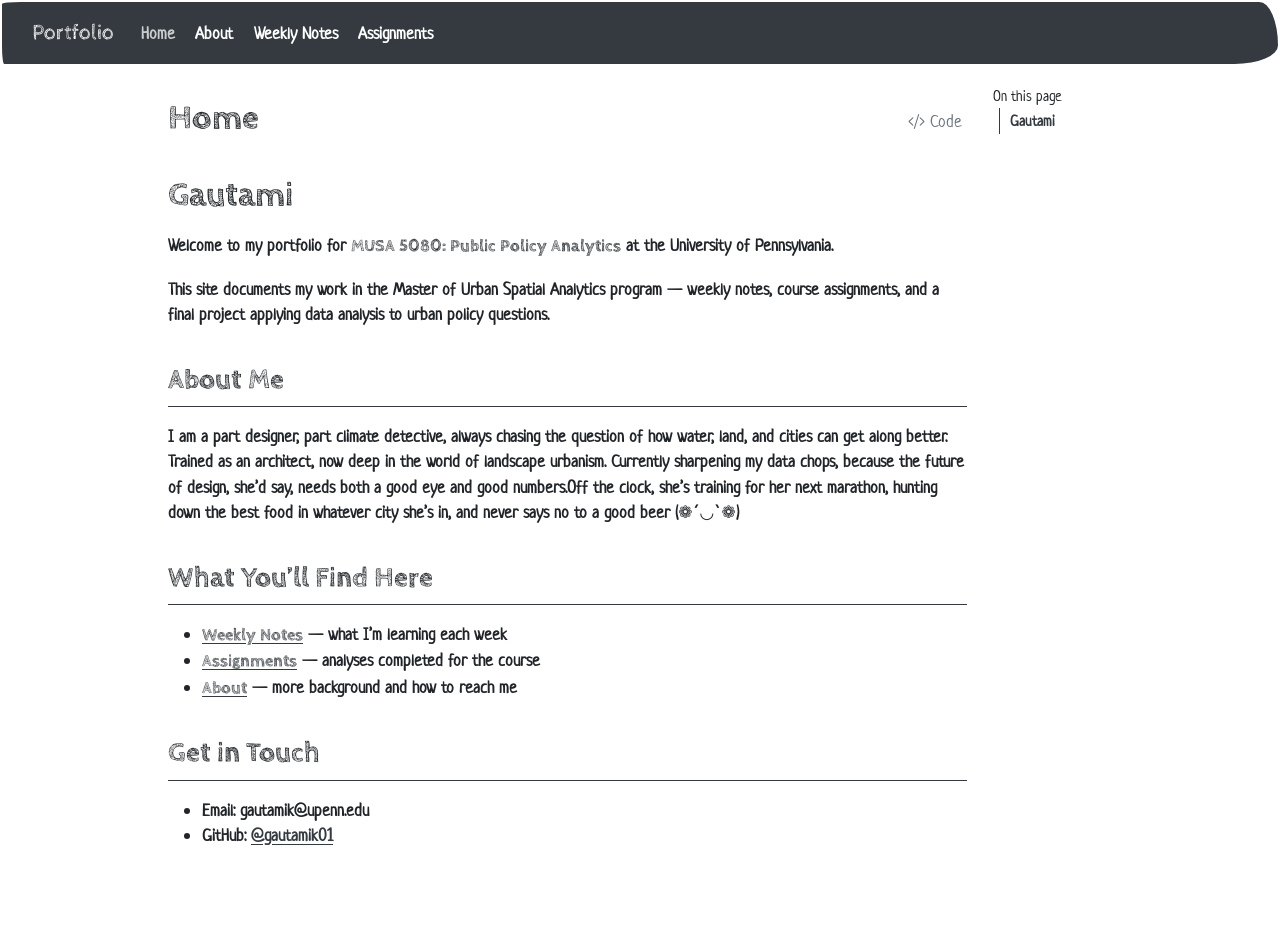
==== commit da294dc6: "Final Changes" ====
--- a/docs/index.html
+++ b/docs/index.html
@@ -207,7 +207,7 @@
 <section id="about-me" class="level2">
 <h2 class="anchored" data-anchor-id="about-me">About Me</h2>
 <!-- CHANGE THIS: two or three sentences about yourself -->
-<p>I am a part designer, part climate detective, always chasing the question of how water, land, and cities can get along better. Trained as an architect, now deep in the world of landscape urbanism. Currently sharpening my data chops, because the future of design, she’d say, needs both a good eye and good numbers.Off the clock, she’s training for her next marathon, hunting down the best food in whatever city she’s in, and never says no to a good beer(❁´◡`❁)</p>
+<p>I am a part designer, part climate detective, always chasing the question of how water, land, and cities can get along better. Trained as an architect, now deep in the world of landscape urbanism. Currently sharpening my data chops, because the future of design, she’d say, needs both a good eye and good numbers.Off the clock, she’s training for her next marathon, hunting down the best food in whatever city she’s in, and never says no to a good beer (❁´◡`❁)</p>
 </section>
 <section id="what-youll-find-here" class="level2">
 <h2 class="anchored" data-anchor-id="what-youll-find-here">What You’ll Find Here</h2>
@@ -221,8 +221,8 @@
 <h2 class="anchored" data-anchor-id="get-in-touch">Get in Touch</h2>
 <!-- CHANGE THIS -->
 <ul>
-<li>Email: your-email@upenn.edu</li>
-<li>GitHub: <a href="https://github.com/your-username"><span class="citation" data-cites="your-username">@your-username</span></a></li>
+<li>Email: gautamik@upenn.edu</li>
+<li>GitHub: <a href="https://github.com/gautamik01"><span class="citation" data-cites="gautamik01">@gautamik01</span></a></li>
 </ul>
 
 
@@ -702,7 +702,7 @@
 <span id="cb1-17"><a href="#cb1-17" aria-hidden="true" tabindex="-1"></a></span>
 <span id="cb1-18"><a href="#cb1-18" aria-hidden="true" tabindex="-1"></a><span class="co">&lt;!-- CHANGE THIS: two or three sentences about yourself --&gt;</span></span>
 <span id="cb1-19"><a href="#cb1-19" aria-hidden="true" tabindex="-1"></a></span>
-<span id="cb1-20"><a href="#cb1-20" aria-hidden="true" tabindex="-1"></a>I am a part designer, part climate detective, always chasing the question of how water, land, and cities can get along better. Trained as an architect, now deep in the world of landscape urbanism. Currently sharpening my data chops, because the future of design, she'd say, needs both a good eye and good numbers.Off the clock, she's training for her next marathon, hunting down the best food in whatever city she's in, and never says no to a good beer(❁´◡`❁)</span>
+<span id="cb1-20"><a href="#cb1-20" aria-hidden="true" tabindex="-1"></a>I am a part designer, part climate detective, always chasing the question of how water, land, and cities can get along better. Trained as an architect, now deep in the world of landscape urbanism. Currently sharpening my data chops, because the future of design, she'd say, needs both a good eye and good numbers.Off the clock, she's training for her next marathon, hunting down the best food in whatever city she's in, and never says no to a good beer (❁´◡`❁)</span>
 <span id="cb1-21"><a href="#cb1-21" aria-hidden="true" tabindex="-1"></a></span>
 <span id="cb1-22"><a href="#cb1-22" aria-hidden="true" tabindex="-1"></a><span class="fu">## What You'll Find Here</span></span>
 <span id="cb1-23"><a href="#cb1-23" aria-hidden="true" tabindex="-1"></a></span>
@@ -714,8 +714,8 @@
 <span id="cb1-29"><a href="#cb1-29" aria-hidden="true" tabindex="-1"></a></span>
 <span id="cb1-30"><a href="#cb1-30" aria-hidden="true" tabindex="-1"></a><span class="co">&lt;!-- CHANGE THIS --&gt;</span></span>
 <span id="cb1-31"><a href="#cb1-31" aria-hidden="true" tabindex="-1"></a></span>
-<span id="cb1-32"><a href="#cb1-32" aria-hidden="true" tabindex="-1"></a><span class="ss">- </span>Email: your-email@upenn.edu</span>
-<span id="cb1-33"><a href="#cb1-33" aria-hidden="true" tabindex="-1"></a><span class="ss">- </span>GitHub: <span class="co">[</span><span class="ot">@your-username</span><span class="co">](https://github.com/your-username)</span></span></code></pre></div><button title="Copy to Clipboard" class="code-copy-button" data-in-quarto-modal=""><i class="bi"></i></button></div>
+<span id="cb1-32"><a href="#cb1-32" aria-hidden="true" tabindex="-1"></a><span class="ss">- </span>Email: gautamik@upenn.edu</span>
+<span id="cb1-33"><a href="#cb1-33" aria-hidden="true" tabindex="-1"></a><span class="ss">- </span>GitHub: <span class="co">[</span><span class="ot">@gautamik01</span><span class="co">](https://github.com/gautamik01)</span></span></code></pre></div><button title="Copy to Clipboard" class="code-copy-button" data-in-quarto-modal=""><i class="bi"></i></button></div>
 </div></div></div></div></div>
 </div> <!-- /content -->
 
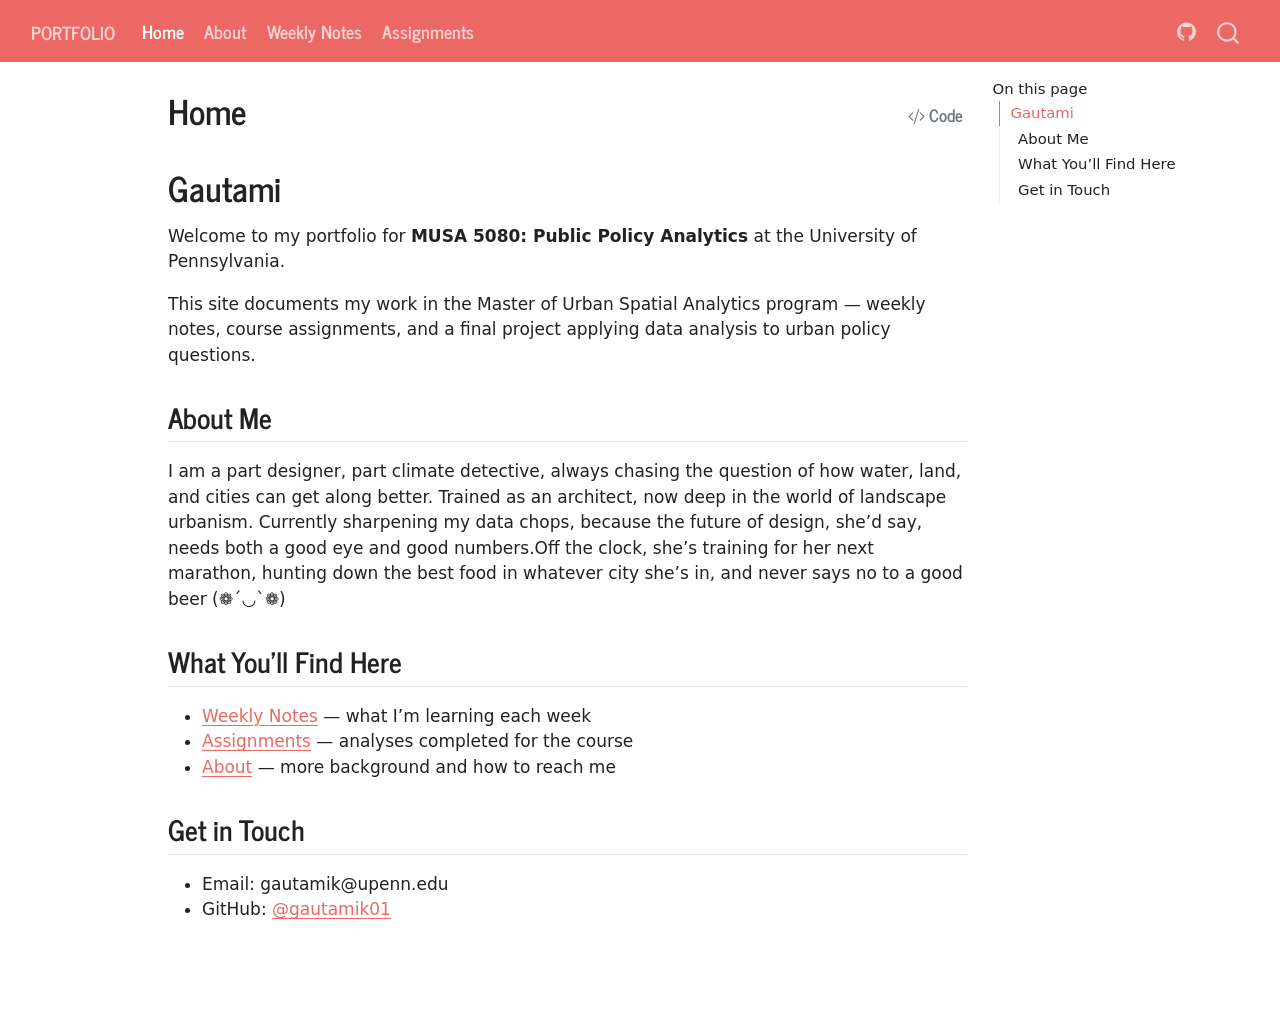
==== commit c06e3b84: "commit_fullwebsite" ====
--- a/docs/index.html
+++ b/docs/index.html
@@ -80,7 +80,7 @@
 <link href="site_libs/quarto-html/quarto-syntax-highlighting-64a204ab8560d761af7679ceaba22944.css" rel="stylesheet" id="quarto-text-highlighting-styles">
 <script src="site_libs/bootstrap/bootstrap.min.js"></script>
 <link href="site_libs/bootstrap/bootstrap-icons.css" rel="stylesheet">
-<link href="site_libs/bootstrap/bootstrap-55dcbddef5f0347b5719dc0a9bee9fc4.min.css" rel="stylesheet" append-hash="true" id="quarto-bootstrap" data-mode="light">
+<link href="site_libs/bootstrap/bootstrap-ffa7aff1ec5c5cca5c5c4a13fb783f1b.min.css" rel="stylesheet" append-hash="true" id="quarto-bootstrap" data-mode="light">
 <script id="quarto-search-options" type="application/json">{
   "location": "navbar",
   "copy-button": false,
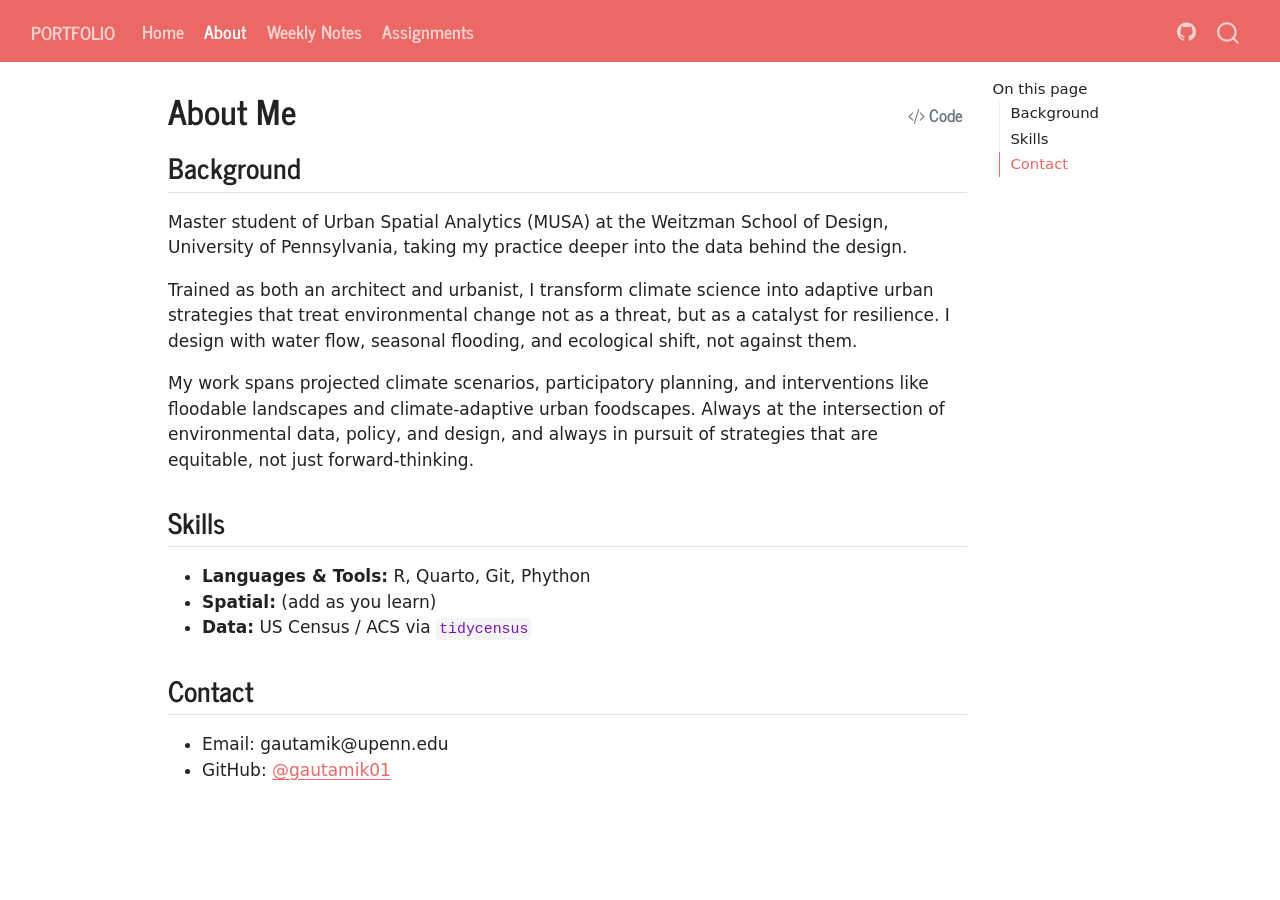
==== commit dec4f32c: "Comit_Ass5" ====
--- a/docs/index.html
+++ b/docs/index.html
@@ -1,725 +1,8 @@
-<!DOCTYPE html>
-<html xmlns="http://www.w3.org/1999/xhtml" lang="en" xml:lang="en"><head>
-
-<meta charset="utf-8">
-<meta name="generator" content="quarto-1.10.18">
-
-<meta name="viewport" content="width=device-width, initial-scale=1.0, user-scalable=yes">
-
-
-<title>Home – Gautami - MUSA 5080 Portfolio</title>
-<style>
-/* Default styles provided by pandoc.
-** See https://pandoc.org/MANUAL.html#variables-for-html for config info.
-*/
-span.smallcaps{font-variant: small-caps;}
-div.columns{display: flex; gap: 1.5em;}
-div.column{flex: auto;}
-@media screen {
-div.columns{gap: min(4vw, 1.5em);}
-div.column{overflow-x: auto;}
-}
-div.hanging-indent{margin-left: 1.5em; text-indent: -1.5em;}
-ul.task-list{list-style: none;}
-ul.task-list li input[type="checkbox"] {
-  width: 0.8em;
-  margin: 0 0.8em 0.2em -1em; /* quarto-specific, see https://github.com/quarto-dev/quarto-cli/issues/4556 */ 
-  vertical-align: middle;
-}
-/* CSS for syntax highlighting */
-html { -webkit-text-size-adjust: 100%; }
-pre > code.sourceCode { white-space: pre; position: relative; }
-pre > code.sourceCode > span { display: inline-block; line-height: 1.25; }
-pre > code.sourceCode > span:empty { height: 1.2em; }
-.sourceCode { overflow: visible; }
-code.sourceCode > span { color: inherit; text-decoration: inherit; }
-div.sourceCode { margin: 1em 0; }
-pre.sourceCode { margin: 0; }
-@media screen {
-div.sourceCode { overflow: auto; }
-}
-@media print {
-pre > code.sourceCode { white-space: pre-wrap; }
-pre > code.sourceCode > span { text-indent: -5em; padding-left: 5em; }
-}
-pre.numberSource code
-  { counter-reset: source-line 0; }
-pre.numberSource code > span
-  { position: relative; left: -4em; counter-increment: source-line; }
-pre.numberSource code > span > a:first-child::before
-  { content: counter(source-line);
-    position: relative; left: -1em; text-align: right; vertical-align: baseline;
-    border: none; display: inline-block;
-    -webkit-touch-callout: none; -webkit-user-select: none;
-    -khtml-user-select: none; -moz-user-select: none;
-    -ms-user-select: none; user-select: none;
-    padding: 0 4px; width: 4em;
-  }
-pre.numberSource { margin-left: 3em;  padding-left: 4px; }
-div.sourceCode
-  {   }
-@media screen {
-pre > code.sourceCode > span > a:first-child::before { text-decoration: underline; }
-}
-</style>
-
-
-<script src="site_libs/quarto-nav/quarto-nav.js"></script>
-<script src="site_libs/quarto-nav/headroom.min.js"></script>
-<script src="site_libs/clipboard/clipboard.min.js"></script>
-<script src="site_libs/quarto-search/autocomplete.umd.js"></script>
-<script src="site_libs/quarto-search/fuse.min.js"></script>
-<script src="site_libs/quarto-search/quarto-search.js"></script>
-<meta name="quarto:offset" content="./">
-<script src="site_libs/quarto-html/quarto.js" type="module"></script>
-<script src="site_libs/quarto-html/tabsets/tabsets.js" type="module"></script>
-<script src="site_libs/quarto-html/popper.min.js"></script>
-<script src="site_libs/quarto-html/tippy.umd.min.js"></script>
-<script src="site_libs/quarto-html/anchor.min.js"></script>
-<link href="site_libs/quarto-html/tippy.css" rel="stylesheet">
-<link href="site_libs/quarto-html/quarto-syntax-highlighting-64a204ab8560d761af7679ceaba22944.css" rel="stylesheet" id="quarto-text-highlighting-styles">
-<script src="site_libs/bootstrap/bootstrap.min.js"></script>
-<link href="site_libs/bootstrap/bootstrap-icons.css" rel="stylesheet">
-<link href="site_libs/bootstrap/bootstrap-ffa7aff1ec5c5cca5c5c4a13fb783f1b.min.css" rel="stylesheet" append-hash="true" id="quarto-bootstrap" data-mode="light">
-<script id="quarto-search-options" type="application/json">{
-  "location": "navbar",
-  "copy-button": false,
-  "collapse-after": 3,
-  "panel-placement": "end",
-  "type": "overlay",
-  "limit": 50,
-  "keyboard-shortcut": [
-    "f",
-    "/",
-    "s"
-  ],
-  "show-item-context": false,
-  "language": {
-    "search-no-results-text": "No results",
-    "search-matching-documents-text": "matching documents",
-    "search-copy-link-title": "Copy link to search",
-    "search-hide-matches-text": "Hide additional matches",
-    "search-more-match-text": "more match in this document",
-    "search-more-matches-text": "more matches in this document",
-    "search-clear-button-title": "Clear",
-    "search-text-placeholder": "",
-    "search-detached-cancel-button-title": "Cancel",
-    "search-submit-button-title": "Submit",
-    "search-label": "Search"
-  }
-}</script>
-
-
-</head>
-
-<body class="nav-fixed quarto-light">
-
-<div id="quarto-search-results"></div>
-  <header id="quarto-header" class="headroom fixed-top">
-    <nav class="navbar navbar-expand-lg " data-bs-theme="dark">
-      <div class="navbar-container container-fluid">
-      <div class="navbar-brand-container mx-auto">
-    <a class="navbar-brand" href="./index.html">
-    <span class="navbar-title">Portfolio</span>
-    </a>
-  </div>
-            <div id="quarto-search" class="" title="Search"></div>
-          <button class="navbar-toggler" type="button" data-bs-toggle="collapse" data-bs-target="#navbarCollapse" aria-controls="navbarCollapse" role="menu" aria-expanded="false" aria-label="Toggle navigation" onclick="if (window.quartoToggleHeadroom) { window.quartoToggleHeadroom(); }">
-  <span class="navbar-toggler-icon"></span>
-</button>
-          <div class="collapse navbar-collapse" id="navbarCollapse">
-            <ul class="navbar-nav navbar-nav-scroll me-auto">
-  <li class="nav-item">
-    <a class="nav-link active" href="./index.html" aria-current="page"> 
-<span class="menu-text">Home</span></a>
-  </li>  
-  <li class="nav-item">
-    <a class="nav-link" href="./about.html"> 
-<span class="menu-text">About</span></a>
-  </li>  
-  <li class="nav-item">
-    <a class="nav-link" href="./weekly-notes/index.html"> 
-<span class="menu-text">Weekly Notes</span></a>
-  </li>  
-  <li class="nav-item">
-    <a class="nav-link" href="./assignments/index.html"> 
-<span class="menu-text">Assignments</span></a>
-  </li>  
-</ul>
-            <ul class="navbar-nav navbar-nav-scroll ms-auto">
-  <li class="nav-item compact">
-    <a class="nav-link" href="https://github.com/gautamik01/MUSA-5080-portfolio"> <i class="bi bi-github" role="img">
-</i> 
-<span class="menu-text"></span></a>
-  </li>  
-</ul>
-          </div> <!-- /navcollapse -->
-            <div class="quarto-navbar-tools">
-</div>
-      </div> <!-- /container-fluid -->
-    </nav>
-</header>
-<!-- content -->
-<div id="quarto-content" class="quarto-container page-columns page-rows-contents page-layout-article page-navbar">
-<!-- sidebar -->
-<!-- margin-sidebar -->
-    <div id="quarto-margin-sidebar" class="sidebar margin-sidebar">
-        <nav id="TOC" role="doc-toc" class="toc-active">
-    <h2 id="toc-title">On this page</h2>
-   
-  <ul>
-  <li><a href="#welcome" id="toc-welcome" class="nav-link active" data-scroll-target="#welcome">Gautami</a>
-  <ul class="collapse">
-  <li><a href="#about-me" id="toc-about-me" class="nav-link" data-scroll-target="#about-me">About Me</a></li>
-  <li><a href="#what-youll-find-here" id="toc-what-youll-find-here" class="nav-link" data-scroll-target="#what-youll-find-here">What You’ll Find Here</a></li>
-  <li><a href="#get-in-touch" id="toc-get-in-touch" class="nav-link" data-scroll-target="#get-in-touch">Get in Touch</a></li>
-  </ul></li>
-  </ul>
-</nav>
-    </div>
-<!-- main -->
-<main class="content" id="quarto-document-content">
-
-<header id="title-block-header" class="quarto-title-block default">
-<div class="quarto-title">
-<div class="quarto-title-block"><div><h1 class="title">Home</h1><button type="button" class="btn code-tools-button" id="quarto-code-tools-source"><i class="bi"></i> Code</button></div></div>
-</div>
-
-
-
-<div class="quarto-title-meta">
-
-    
-  
-    
-  </div>
-  
-
-
-</header>
-
-
-<section id="welcome" class="level1">
-<h1>Gautami</h1>
-<!-- CHANGE THIS: replace with your own name above -->
-<p>Welcome to my portfolio for <strong>MUSA 5080: Public Policy Analytics</strong> at the University of Pennsylvania.</p>
-<p>This site documents my work in the Master of Urban Spatial Analytics program — weekly notes, course assignments, and a final project applying data analysis to urban policy questions.</p>
-<section id="about-me" class="level2">
-<h2 class="anchored" data-anchor-id="about-me">About Me</h2>
-<!-- CHANGE THIS: two or three sentences about yourself -->
-<p>I am a part designer, part climate detective, always chasing the question of how water, land, and cities can get along better. Trained as an architect, now deep in the world of landscape urbanism. Currently sharpening my data chops, because the future of design, she’d say, needs both a good eye and good numbers.Off the clock, she’s training for her next marathon, hunting down the best food in whatever city she’s in, and never says no to a good beer (❁´◡`❁)</p>
-</section>
-<section id="what-youll-find-here" class="level2">
-<h2 class="anchored" data-anchor-id="what-youll-find-here">What You’ll Find Here</h2>
-<ul>
-<li><strong><a href="./weekly-notes/index.html">Weekly Notes</a></strong> — what I’m learning each week</li>
-<li><strong><a href="./assignments/index.html">Assignments</a></strong> — analyses completed for the course</li>
-<li><strong><a href="./about.html">About</a></strong> — more background and how to reach me</li>
-</ul>
-</section>
-<section id="get-in-touch" class="level2">
-<h2 class="anchored" data-anchor-id="get-in-touch">Get in Touch</h2>
-<!-- CHANGE THIS -->
-<ul>
-<li>Email: gautamik@upenn.edu</li>
-<li>GitHub: <a href="https://github.com/gautamik01"><span class="citation" data-cites="gautamik01">@gautamik01</span></a></li>
-</ul>
-
-
-<!-- -->
-
-</section>
-</section>
-
-</main> <!-- /main -->
-<script id="quarto-html-after-body" type="application/javascript">
-  window.document.addEventListener("DOMContentLoaded", function (event) {
-    const icon = "";
-    const anchorJS = new window.AnchorJS();
-    anchorJS.options = {
-      placement: 'right',
-      icon: icon
-    };
-    anchorJS.add('.anchored');
-    const isCodeAnnotation = (el) => {
-      for (const clz of el.classList) {
-        if (clz.startsWith('code-annotation-')) {                     
-          return true;
-        }
-      }
-      return false;
-    }
-    const onCopySuccess = function(e) {
-      // button target
-      const button = e.trigger;
-      // don't keep focus
-      button.blur();
-      // flash "checked"
-      button.classList.add('code-copy-button-checked');
-      var currentTitle = button.getAttribute("title");
-      button.setAttribute("title", "Copied!");
-      let tooltip;
-      if (window.bootstrap) {
-        button.setAttribute("data-bs-toggle", "tooltip");
-        button.setAttribute("data-bs-placement", "left");
-        button.setAttribute("data-bs-title", "Copied!");
-        tooltip = new bootstrap.Tooltip(button, 
-          { trigger: "manual", 
-            customClass: "code-copy-button-tooltip",
-            offset: [0, -8]});
-        tooltip.show();    
-      }
-      setTimeout(function() {
-        if (tooltip) {
-          tooltip.hide();
-          button.removeAttribute("data-bs-title");
-          button.removeAttribute("data-bs-toggle");
-          button.removeAttribute("data-bs-placement");
-        }
-        button.setAttribute("title", currentTitle);
-        button.classList.remove('code-copy-button-checked');
-      }, 1000);
-      // clear code selection
-      e.clearSelection();
-    }
-    const getTextToCopy = function(trigger) {
-      const outerScaffold = trigger.parentElement.cloneNode(true);
-      const codeEl = outerScaffold.querySelector('code');
-      for (const childEl of codeEl.children) {
-        if (isCodeAnnotation(childEl)) {
-          childEl.remove();
-        }
-      }
-      return codeEl.innerText;
-    }
-    const clipboard = new window.ClipboardJS('.code-copy-button:not([data-in-quarto-modal])', {
-      text: getTextToCopy
-    });
-    clipboard.on('success', onCopySuccess);
-    if (window.document.getElementById('quarto-embedded-source-code-modal')) {
-      const clipboardModal = new window.ClipboardJS('.code-copy-button[data-in-quarto-modal]', {
-        text: getTextToCopy,
-        container: window.document.getElementById('quarto-embedded-source-code-modal')
-      });
-      clipboardModal.on('success', onCopySuccess);
-    }
-    const viewSource = window.document.getElementById('quarto-view-source') ||
-                       window.document.getElementById('quarto-code-tools-source');
-    if (viewSource) {
-      const sourceUrl = viewSource.getAttribute("data-quarto-source-url");
-      viewSource.addEventListener("click", function(e) {
-        if (sourceUrl) {
-          // rstudio viewer pane
-          if (/\bcapabilities=\b/.test(window.location)) {
-            window.open(sourceUrl);
-          } else {
-            window.location.href = sourceUrl;
-          }
-        } else {
-          const modal = new bootstrap.Modal(document.getElementById('quarto-embedded-source-code-modal'));
-          modal.show();
-        }
-        return false;
-      });
-    }
-    function toggleCodeHandler(show) {
-      return function(e) {
-        const cellDetails = window.document.querySelectorAll(".cell details.code-fold");
-        for (let i=0; i<cellDetails.length; i++) {
-          const details = cellDetails[i];
-          if (show) {
-            details.open = true;
-          } else {
-            details.removeAttribute("open");
-          }
-        }
-        const cellCodeDivs = window.document.querySelectorAll(".cell div.sourceCode.cell-code");
-        const fromCls = show ? "hidden" : "unhidden";
-        const toCls = show ? "unhidden" : "hidden";
-        for (let i=0; i<cellCodeDivs.length; i++) {
-          const codeDiv = cellCodeDivs[i];
-          if (codeDiv.classList.contains(fromCls)) {
-            codeDiv.classList.remove(fromCls);
-            codeDiv.classList.add(toCls);
-          } 
-        }
-        return false;
-      }
-    }
-    const hideAllCode = window.document.getElementById("quarto-hide-all-code");
-    if (hideAllCode) {
-      hideAllCode.addEventListener("click", toggleCodeHandler(false));
-    }
-    const showAllCode = window.document.getElementById("quarto-show-all-code");
-    if (showAllCode) {
-      showAllCode.addEventListener("click", toggleCodeHandler(true));
-    }
-      var localhostRegex = new RegExp(/^(?:http|https):\/\/localhost\:?[0-9]*\//);
-      var mailtoRegex = new RegExp(/^mailto:/);
-        var filterRegex = new RegExp('/' + window.location.host + '/');
-      var isInternal = (href) => {
-          return filterRegex.test(href) || localhostRegex.test(href) || mailtoRegex.test(href);
-      }
-      // Inspect non-navigation links and adorn them if external
-     var links = window.document.querySelectorAll('a[href]:not(.nav-link):not(.navbar-brand):not(.toc-action):not(.sidebar-link):not(.sidebar-item-toggle):not(.pagination-link):not(.no-external):not([aria-hidden]):not(.dropdown-item):not(.quarto-navigation-tool):not(.about-link)');
-      for (var i=0; i<links.length; i++) {
-        const link = links[i];
-        if (!isInternal(link.href)) {
-          // undo the damage that might have been done by quarto-nav.js in the case of
-          // links that we want to consider external
-          if (link.dataset.originalHref !== undefined) {
-            link.href = link.dataset.originalHref;
-          }
-        }
-      }
-    function tippyHover(el, contentFn, onTriggerFn, onUntriggerFn) {
-      const config = {
-        allowHTML: true,
-        maxWidth: 500,
-        delay: 100,
-        arrow: false,
-        appendTo: function(el) {
-            return el.parentElement;
-        },
-        interactive: true,
-        interactiveBorder: 10,
-        theme: 'quarto',
-        placement: 'bottom-start',
-      };
-      if (contentFn) {
-        config.content = contentFn;
-      }
-      if (onTriggerFn) {
-        config.onTrigger = onTriggerFn;
-      }
-      if (onUntriggerFn) {
-        config.onUntrigger = onUntriggerFn;
-      }
-      window.tippy(el, config); 
-    }
-    const noterefs = window.document.querySelectorAll('a[role="doc-noteref"]');
-    for (var i=0; i<noterefs.length; i++) {
-      const ref = noterefs[i];
-      tippyHover(ref, function() {
-        // use id or data attribute instead here
-        let href = ref.getAttribute('data-footnote-href') || ref.getAttribute('href');
-        try { href = new URL(href).hash; } catch {}
-        const id = href.replace(/^#\/?/, "");
-        const note = window.document.getElementById(id);
-        if (note) {
-          return note.innerHTML;
-        } else {
-          return "";
-        }
-      });
-    }
-    const xrefs = window.document.querySelectorAll('a.quarto-xref');
-    const processXRef = (id, note) => {
-      // Strip column container classes
-      const stripColumnClz = (el) => {
-        el.classList.remove("page-full", "page-columns");
-        if (el.children) {
-          for (const child of el.children) {
-            stripColumnClz(child);
-          }
-        }
-      }
-      stripColumnClz(note)
-      if (id === null || id.startsWith('sec-')) {
-        // Special case sections, only their first couple elements
-        const container = document.createElement("div");
-        if (note.children && note.children.length > 2) {
-          container.appendChild(note.children[0].cloneNode(true));
-          for (let i = 1; i < note.children.length; i++) {
-            const child = note.children[i];
-            if (child.tagName === "P" && child.innerText === "") {
-              continue;
-            } else {
-              container.appendChild(child.cloneNode(true));
-              break;
-            }
-          }
-          if (window.Quarto?.typesetMath) {
-            window.Quarto.typesetMath(container);
-          }
-          return container.innerHTML
-        } else {
-          if (window.Quarto?.typesetMath) {
-            window.Quarto.typesetMath(note);
-          }
-          return note.innerHTML;
-        }
-      } else {
-        // Remove any anchor links if they are present
-        const anchorLink = note.querySelector('a.anchorjs-link');
-        if (anchorLink) {
-          anchorLink.remove();
-        }
-        if (window.Quarto?.typesetMath) {
-          window.Quarto.typesetMath(note);
-        }
-        if (note.classList.contains("callout")) {
-          return note.outerHTML;
-        } else {
-          return note.innerHTML;
-        }
-      }
-    }
-    for (var i=0; i<xrefs.length; i++) {
-      const xref = xrefs[i];
-      tippyHover(xref, undefined, function(instance) {
-        instance.disable();
-        let url = xref.getAttribute('href');
-        let hash = undefined; 
-        if (url.startsWith('#')) {
-          hash = url;
-        } else {
-          try { hash = new URL(url).hash; } catch {}
-        }
-        if (hash) {
-          const id = hash.replace(/^#\/?/, "");
-          const note = window.document.getElementById(id);
-          if (note !== null) {
-            try {
-              const html = processXRef(id, note.cloneNode(true));
-              instance.setContent(html);
-            } finally {
-              instance.enable();
-              instance.show();
-            }
-          } else {
-            // See if we can fetch this
-            fetch(url.split('#')[0])
-            .then(res => res.text())
-            .then(html => {
-              const parser = new DOMParser();
-              const htmlDoc = parser.parseFromString(html, "text/html");
-              const note = htmlDoc.getElementById(id);
-              if (note !== null) {
-                const html = processXRef(id, note);
-                instance.setContent(html);
-              } 
-            }).finally(() => {
-              instance.enable();
-              instance.show();
-            });
-          }
-        } else {
-          // See if we can fetch a full url (with no hash to target)
-          // This is a special case and we should probably do some content thinning / targeting
-          fetch(url)
-          .then(res => res.text())
-          .then(html => {
-            const parser = new DOMParser();
-            const htmlDoc = parser.parseFromString(html, "text/html");
-            const note = htmlDoc.querySelector('main.content');
-            if (note !== null) {
-              // This should only happen for chapter cross references
-              // (since there is no id in the URL)
-              // remove the first header
-              if (note.children.length > 0 && note.children[0].tagName === "HEADER") {
-                note.children[0].remove();
-              }
-              const html = processXRef(null, note);
-              instance.setContent(html);
-            } 
-          }).finally(() => {
-            instance.enable();
-            instance.show();
-          });
-        }
-      }, function(instance) {
-      });
-    }
-        let selectedAnnoteEl;
-        const selectorForAnnotation = ( cell, annotation) => {
-          let cellAttr = 'data-code-cell="' + cell + '"';
-          let lineAttr = 'data-code-annotation="' +  annotation + '"';
-          const selector = 'span[' + cellAttr + '][' + lineAttr + ']';
-          return selector;
-        }
-        const selectCodeLines = (annoteEl) => {
-          const doc = window.document;
-          const targetCell = annoteEl.getAttribute("data-target-cell");
-          const targetAnnotation = annoteEl.getAttribute("data-target-annotation");
-          const annoteSpan = window.document.querySelector(selectorForAnnotation(targetCell, targetAnnotation));
-          const lines = annoteSpan.getAttribute("data-code-lines").split(",");
-          const lineIds = lines.map((line) => {
-            return targetCell + "-" + line;
-          })
-          let top = null;
-          let height = null;
-          let parent = null;
-          if (lineIds.length > 0) {
-              //compute the position of the single el (top and bottom and make a div)
-              const el = window.document.getElementById(lineIds[0]);
-              top = el.offsetTop;
-              height = el.offsetHeight;
-              parent = el.parentElement.parentElement;
-            if (lineIds.length > 1) {
-              const lastEl = window.document.getElementById(lineIds[lineIds.length - 1]);
-              const bottom = lastEl.offsetTop + lastEl.offsetHeight;
-              height = bottom - top;
-            }
-            if (top !== null && height !== null && parent !== null) {
-              // cook up a div (if necessary) and position it 
-              let div = window.document.getElementById("code-annotation-line-highlight");
-              if (div === null) {
-                div = window.document.createElement("div");
-                div.setAttribute("id", "code-annotation-line-highlight");
-                div.style.position = 'absolute';
-                parent.appendChild(div);
-              }
-              div.style.top = top - 2 + "px";
-              div.style.height = height + 4 + "px";
-              div.style.left = 0;
-              let gutterDiv = window.document.getElementById("code-annotation-line-highlight-gutter");
-              if (gutterDiv === null) {
-                gutterDiv = window.document.createElement("div");
-                gutterDiv.setAttribute("id", "code-annotation-line-highlight-gutter");
-                gutterDiv.style.position = 'absolute';
-                const codeCell = window.document.getElementById(targetCell);
-                const gutter = codeCell.querySelector('.code-annotation-gutter');
-                gutter.appendChild(gutterDiv);
-              }
-              gutterDiv.style.top = top - 2 + "px";
-              gutterDiv.style.height = height + 4 + "px";
-            }
-            selectedAnnoteEl = annoteEl;
-          }
-        };
-        const unselectCodeLines = () => {
-          const elementsIds = ["code-annotation-line-highlight", "code-annotation-line-highlight-gutter"];
-          elementsIds.forEach((elId) => {
-            const div = window.document.getElementById(elId);
-            if (div) {
-              div.remove();
-            }
-          });
-          selectedAnnoteEl = undefined;
-        };
-          // Handle positioning of the toggle
-      window.addEventListener(
-        "resize",
-        throttle(() => {
-          elRect = undefined;
-          if (selectedAnnoteEl) {
-            selectCodeLines(selectedAnnoteEl);
-          }
-        }, 10)
-      );
-      function throttle(fn, ms) {
-      let throttle = false;
-      let timer;
-        return (...args) => {
-          if(!throttle) { // first call gets through
-              fn.apply(this, args);
-              throttle = true;
-          } else { // all the others get throttled
-              if(timer) clearTimeout(timer); // cancel #2
-              timer = setTimeout(() => {
-                fn.apply(this, args);
-                timer = throttle = false;
-              }, ms);
-          }
-        };
-      }
-        // Attach click handler to the DT
-        const annoteDls = window.document.querySelectorAll('dt[data-target-cell]');
-        for (const annoteDlNode of annoteDls) {
-          annoteDlNode.addEventListener('click', (event) => {
-            const clickedEl = event.target;
-            if (clickedEl !== selectedAnnoteEl) {
-              unselectCodeLines();
-              const activeEl = window.document.querySelector('dt[data-target-cell].code-annotation-active');
-              if (activeEl) {
-                activeEl.classList.remove('code-annotation-active');
-              }
-              selectCodeLines(clickedEl);
-              clickedEl.classList.add('code-annotation-active');
-            } else {
-              // Unselect the line
-              unselectCodeLines();
-              clickedEl.classList.remove('code-annotation-active');
-            }
-          });
-        }
-    const findCites = (el) => {
-      const parentEl = el.parentElement;
-      if (parentEl) {
-        const cites = parentEl.dataset.cites;
-        if (cites) {
-          return {
-            el,
-            cites: cites.split(' ')
-          };
-        } else {
-          return findCites(el.parentElement)
-        }
-      } else {
-        return undefined;
-      }
-    };
-    var bibliorefs = window.document.querySelectorAll('a[role="doc-biblioref"]');
-    for (var i=0; i<bibliorefs.length; i++) {
-      const ref = bibliorefs[i];
-      const citeInfo = findCites(ref);
-      if (citeInfo) {
-        tippyHover(citeInfo.el, function() {
-          var popup = window.document.createElement('div');
-          citeInfo.cites.forEach(function(cite) {
-            var citeDiv = window.document.createElement('div');
-            citeDiv.classList.add('hanging-indent');
-            citeDiv.classList.add('csl-entry');
-            var biblioDiv = window.document.getElementById('ref-' + cite);
-            if (biblioDiv) {
-              citeDiv.innerHTML = biblioDiv.innerHTML;
-            }
-            popup.appendChild(citeDiv);
-          });
-          return popup.innerHTML;
-        });
-      }
-    }
-  });
-  </script><div class="modal fade" id="quarto-embedded-source-code-modal" tabindex="-1" aria-labelledby="quarto-embedded-source-code-modal-label" aria-hidden="true"><div class="modal-dialog modal-dialog-scrollable"><div class="modal-content"><div class="modal-header"><h5 class="modal-title" id="quarto-embedded-source-code-modal-label">Source Code</h5><button class="btn-close" data-bs-dismiss="modal"></button></div><div class="modal-body"><div class="">
-<div class="code-copy-outer-scaffold"><div class="sourceCode" id="cb1" data-shortcodes="false"><pre class="sourceCode markdown code-with-copy"><code class="sourceCode markdown"><span id="cb1-1"><a href="#cb1-1" aria-hidden="true" tabindex="-1"></a><span class="co">---</span></span>
-<span id="cb1-2"><a href="#cb1-2" aria-hidden="true" tabindex="-1"></a><span class="an">title:</span><span class="co"> "Home"</span></span>
-<span id="cb1-3"><a href="#cb1-3" aria-hidden="true" tabindex="-1"></a><span class="co">---</span></span>
-<span id="cb1-4"><a href="#cb1-4" aria-hidden="true" tabindex="-1"></a></span>
-<span id="cb1-5"><a href="#cb1-5" aria-hidden="true" tabindex="-1"></a><span class="fu"># Gautami {#welcome}</span></span>
-<span id="cb1-6"><a href="#cb1-6" aria-hidden="true" tabindex="-1"></a></span>
-<span id="cb1-7"><a href="#cb1-7" aria-hidden="true" tabindex="-1"></a><span class="co">&lt;!-- CHANGE THIS: replace with your own name above --&gt;</span></span>
-<span id="cb1-8"><a href="#cb1-8" aria-hidden="true" tabindex="-1"></a></span>
-<span id="cb1-9"><a href="#cb1-9" aria-hidden="true" tabindex="-1"></a>Welcome to my portfolio for **MUSA 5080: Public Policy Analytics** at the</span>
-<span id="cb1-10"><a href="#cb1-10" aria-hidden="true" tabindex="-1"></a>University of Pennsylvania.</span>
-<span id="cb1-11"><a href="#cb1-11" aria-hidden="true" tabindex="-1"></a></span>
-<span id="cb1-12"><a href="#cb1-12" aria-hidden="true" tabindex="-1"></a>This site documents my work in the Master of Urban Spatial Analytics program —</span>
-<span id="cb1-13"><a href="#cb1-13" aria-hidden="true" tabindex="-1"></a>weekly notes, course assignments, and a final project applying data analysis to</span>
-<span id="cb1-14"><a href="#cb1-14" aria-hidden="true" tabindex="-1"></a>urban policy questions.</span>
-<span id="cb1-15"><a href="#cb1-15" aria-hidden="true" tabindex="-1"></a></span>
-<span id="cb1-16"><a href="#cb1-16" aria-hidden="true" tabindex="-1"></a><span class="fu">## About Me</span></span>
-<span id="cb1-17"><a href="#cb1-17" aria-hidden="true" tabindex="-1"></a></span>
-<span id="cb1-18"><a href="#cb1-18" aria-hidden="true" tabindex="-1"></a><span class="co">&lt;!-- CHANGE THIS: two or three sentences about yourself --&gt;</span></span>
-<span id="cb1-19"><a href="#cb1-19" aria-hidden="true" tabindex="-1"></a></span>
-<span id="cb1-20"><a href="#cb1-20" aria-hidden="true" tabindex="-1"></a>I am a part designer, part climate detective, always chasing the question of how water, land, and cities can get along better. Trained as an architect, now deep in the world of landscape urbanism. Currently sharpening my data chops, because the future of design, she'd say, needs both a good eye and good numbers.Off the clock, she's training for her next marathon, hunting down the best food in whatever city she's in, and never says no to a good beer (❁´◡`❁)</span>
-<span id="cb1-21"><a href="#cb1-21" aria-hidden="true" tabindex="-1"></a></span>
-<span id="cb1-22"><a href="#cb1-22" aria-hidden="true" tabindex="-1"></a><span class="fu">## What You'll Find Here</span></span>
-<span id="cb1-23"><a href="#cb1-23" aria-hidden="true" tabindex="-1"></a></span>
-<span id="cb1-24"><a href="#cb1-24" aria-hidden="true" tabindex="-1"></a><span class="ss">- </span>**[Weekly Notes](weekly-notes/index.qmd)** — what I'm learning each week</span>
-<span id="cb1-25"><a href="#cb1-25" aria-hidden="true" tabindex="-1"></a><span class="ss">- </span>**[Assignments](assignments/index.qmd)** — analyses completed for the course</span>
-<span id="cb1-26"><a href="#cb1-26" aria-hidden="true" tabindex="-1"></a><span class="ss">- </span>**[About](about.qmd)** — more background and how to reach me</span>
-<span id="cb1-27"><a href="#cb1-27" aria-hidden="true" tabindex="-1"></a></span>
-<span id="cb1-28"><a href="#cb1-28" aria-hidden="true" tabindex="-1"></a><span class="fu">## Get in Touch</span></span>
-<span id="cb1-29"><a href="#cb1-29" aria-hidden="true" tabindex="-1"></a></span>
-<span id="cb1-30"><a href="#cb1-30" aria-hidden="true" tabindex="-1"></a><span class="co">&lt;!-- CHANGE THIS --&gt;</span></span>
-<span id="cb1-31"><a href="#cb1-31" aria-hidden="true" tabindex="-1"></a></span>
-<span id="cb1-32"><a href="#cb1-32" aria-hidden="true" tabindex="-1"></a><span class="ss">- </span>Email: gautamik@upenn.edu</span>
-<span id="cb1-33"><a href="#cb1-33" aria-hidden="true" tabindex="-1"></a><span class="ss">- </span>GitHub: <span class="co">[</span><span class="ot">@gautamik01</span><span class="co">](https://github.com/gautamik01)</span></span></code></pre></div><button title="Copy to Clipboard" class="code-copy-button" data-in-quarto-modal=""><i class="bi"></i></button></div>
-</div></div></div></div></div>
-</div> <!-- /content -->
-
-
-
-
-</body></html>+<html xmlns="http://www.w3.org/1999/xhtml">    
+  <head>      
+    <title>Redirect to about.html</title>      
+    <meta http-equiv="refresh" content="0;URL='about.html'" />    
+  </head>    
+  <body> 
+  </body>  
+</html>     
